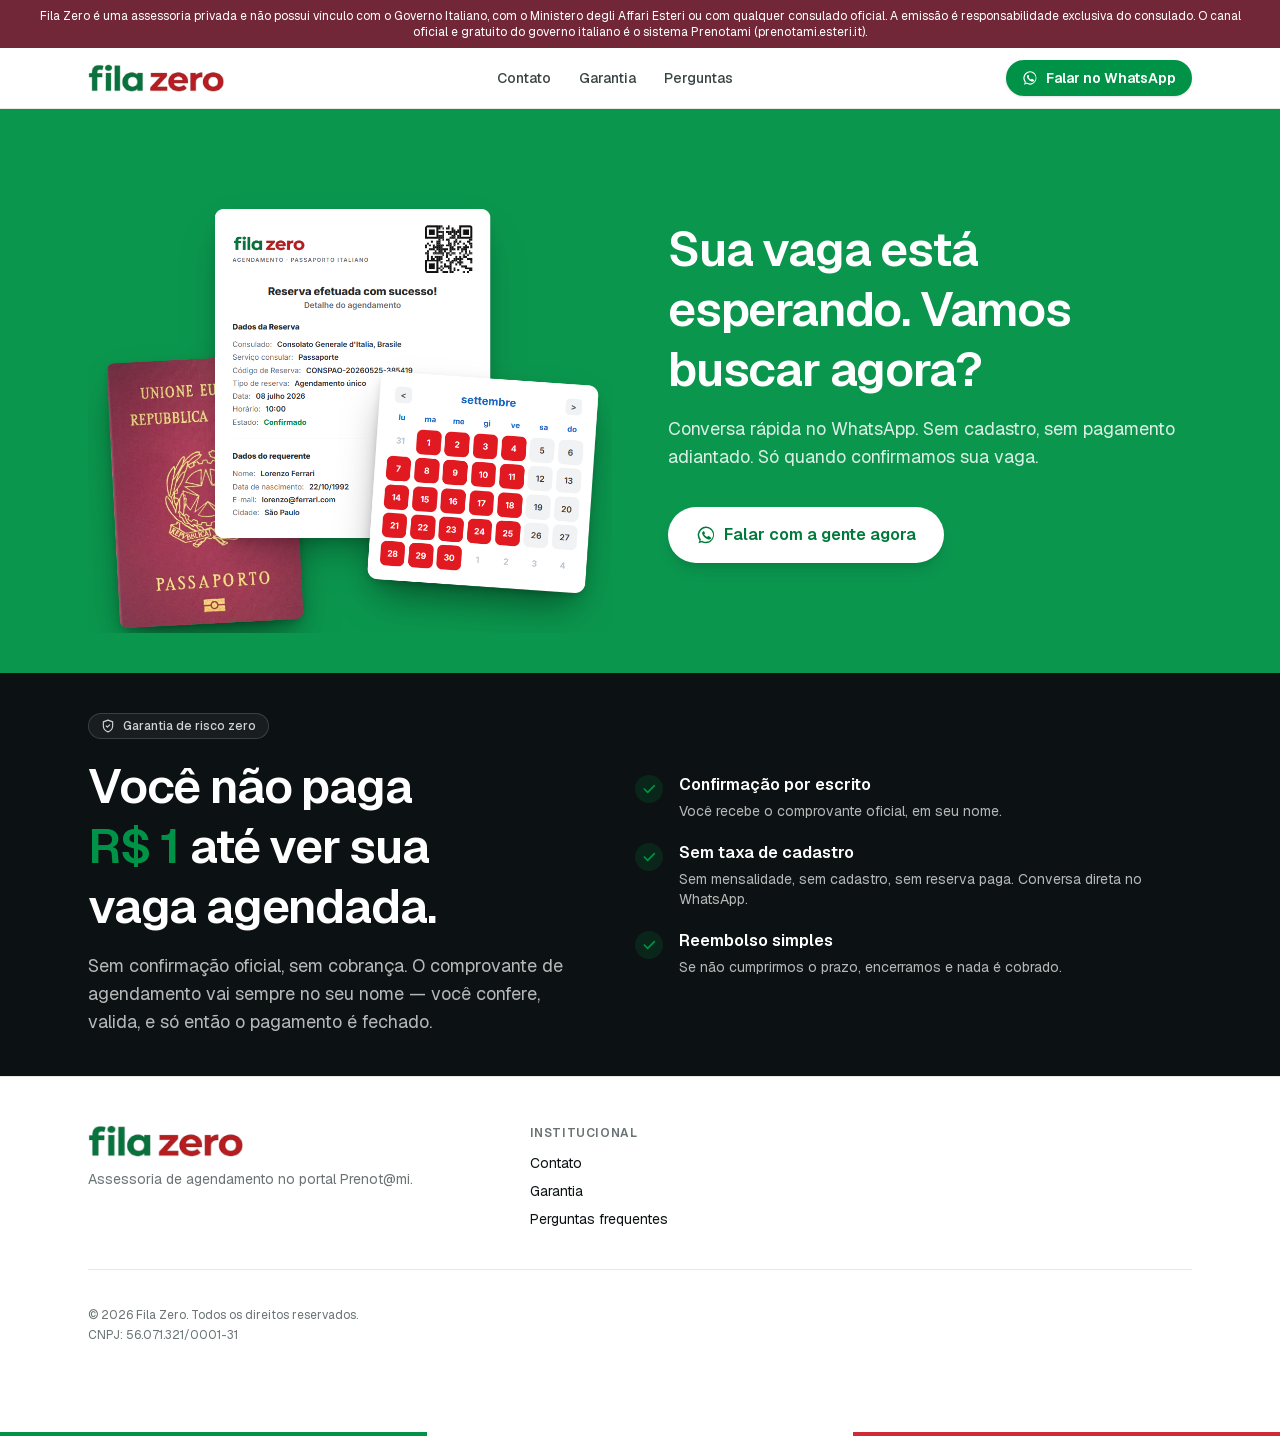
==== lp/index.html @ ba0b3ed8 "Add files via upload" ====
<!DOCTYPE html><html data-dpl-id="dpl_8vAocQpgLvkjMhRzxKDkdT3Xs3D9" lang="pt-BR" class="geist_db8459eb-module__PZ6jEG__variable h-full antialiased"><head><!-- Google Tag Manager -->
<script>(function(w,d,s,l,i){w[l]=w[l]||[];w[l].push({'gtm.start':
new Date().getTime(),event:'gtm.js'});var f=d.getElementsByTagName(s)[0],
j=d.createElement(s),dl=l!='dataLayer'?'&l='+l:'';j.async=true;j.src=
'https://www.googletagmanager.com/gtm.js?id='+i+dl;f.parentNode.insertBefore(j,f);
})(window,document,'script','dataLayer','GTM-5MRSP8LC');</script>
<!-- End Google Tag Manager --><meta charSet="utf-8"/><meta name="viewport" content="width=device-width, initial-scale=1"/><link rel="preload" href="../_next/static/media/caa3a2e1cccd8315-s.p.09~u27dqhyhd6.woff2?dpl=dpl_8vAocQpgLvkjMhRzxKDkdT3Xs3D9" as="font" crossorigin="" type="font/woff2"/><link rel="preload" as="image" imageSrcSet="../logo.png"/><link rel="stylesheet" href="../_next/static/chunks/082ft06nru_jw.css?dpl=dpl_8vAocQpgLvkjMhRzxKDkdT3Xs3D9" data-precedence="next"/><link rel="preload" as="script" fetchPriority="low" href="../_next/static/chunks/09hss-s-~066..js?dpl=dpl_8vAocQpgLvkjMhRzxKDkdT3Xs3D9"/><script src="../_next/static/chunks/0x1mobvioqs2v.js?dpl=dpl_8vAocQpgLvkjMhRzxKDkdT3Xs3D9" async=""></script><script src="../_next/static/chunks/12mz0_._155bq.js?dpl=dpl_8vAocQpgLvkjMhRzxKDkdT3Xs3D9" async=""></script><script src="../_next/static/chunks/0p9-9-pp4rsu3.js?dpl=dpl_8vAocQpgLvkjMhRzxKDkdT3Xs3D9" async=""></script><script src="../_next/static/chunks/turbopack-0dh~i7pyaa_v_.js?dpl=dpl_8vAocQpgLvkjMhRzxKDkdT3Xs3D9" async=""></script><script src="../_next/static/chunks/06k6o5~7u5tj3.js?dpl=dpl_8vAocQpgLvkjMhRzxKDkdT3Xs3D9" async=""></script><script src="../_next/static/chunks/14xdthwga5u9i.js?dpl=dpl_8vAocQpgLvkjMhRzxKDkdT3Xs3D9" async=""></script><script src="../_next/static/chunks/0ie_7c2w~5otv.js?dpl=dpl_8vAocQpgLvkjMhRzxKDkdT3Xs3D9" async=""></script><meta name="next-size-adjust" content=""/>

  <link rel="icon" href="../favicon.ico" sizes="256x256" type="image/x-icon"/><script src="../_next/static/chunks/03~yq9q893hmn.js?dpl=dpl_8vAocQpgLvkjMhRzxKDkdT3Xs3D9" noModule=""></script></head><body class="min-h-full flex flex-col bg-paper text-ink"><!-- Google Tag Manager (noscript) -->
<noscript><iframe src="https://www.googletagmanager.com/ns.html?id=GTM-5MRSP8LC"
height="0" width="0" style="display:none;visibility:hidden"></iframe></noscript>
<!-- End Google Tag Manager (noscript) -->
<div class="bg-italia-verde text-white text-xs py-2 px-6 text-center z-50 relative" style="color: #ffffff;background-color: #712737">Fila Zero é uma assessoria privada e não possui vínculo com o Governo Italiano, com o Ministero degli Affari Esteri ou com qualquer consulado oficial. A emissão é responsabilidade exclusiva do consulado. O canal oficial e gratuito do governo italiano é o sistema Prenotami (prenotami.esteri.it).</div>
<div hidden=""><!--$--><!--/$--></div><header class="sticky top-0 z-30 border-b border-paper-line bg-paper/90 backdrop-blur"><div class="mx-auto flex max-w-6xl items-center justify-between px-4 py-3 sm:px-6"><a class="flex items-center" aria-label="Fila Zero" href="/"><img alt="Fila Zero" width="364" height="75" decoding="async" data-nimg="1" class="h-7 w-auto" style="color:transparent" srcSet="../logo.png" src="../logo.png"/></a><nav class="hidden items-center gap-7 text-sm font-medium text-ink-soft md:flex"><a href="#contato" class="hover:text-ink">Contato</a><a href="#garantia" class="hover:text-ink">Garantia</a><a href="#faq" class="hover:text-ink">Perguntas</a></nav><a href="https://wa.me/5511959336300?text=Ol%C3%A1!%20Vi%20o%20site%20de%20voc%C3%AAs%20e%20quero%20saber%20como%20funciona." target="_blank" rel="noopener noreferrer" class="inline-flex items-center gap-2 rounded-full bg-italia-verde px-4 py-2 text-sm font-semibold text-white shadow-sm transition hover:bg-italia-verde-dark"><svg viewBox="0 0 24 24" class="h-4 w-4" fill="currentColor" aria-hidden="true"><path d="M19.1 4.9A10 10 0 0 0 4.2 18.2L3 22l3.9-1.2a10 10 0 0 0 14.7-8.8 10 10 0 0 0-2.5-7.1Zm-7.1 15.3a8.3 8.3 0 0 1-4.2-1.1l-.3-.2-2.3.7.7-2.2-.2-.3a8.3 8.3 0 1 1 6.3 3.1Zm4.5-6.2c-.2-.1-1.4-.7-1.6-.8-.2-.1-.4-.1-.5.1-.2.2-.6.8-.7.9-.1.1-.3.1-.5 0-.7-.3-1.4-.7-2-1.3-.5-.4-.8-1-1.2-1.6-.1-.2 0-.4.1-.5l.4-.4.2-.4c.1-.1 0-.3 0-.4l-.7-1.6c-.2-.4-.4-.4-.5-.4h-.5c-.2 0-.4 0-.7.3-.2.3-.9.9-.9 2.1 0 1.3 1 2.5 1.1 2.7.1.2 1.9 2.9 4.7 4 .7.3 1.2.5 1.6.6.7.2 1.3.2 1.8.1.5-.1 1.4-.6 1.6-1.1.2-.6.2-1 .1-1.1-.1-.1-.3-.2-.5-.3Z"></path></svg><span class="hidden sm:inline">Falar no WhatsApp</span><span class="sm:hidden">WhatsApp</span></a></div></header><main class="flex-1"><section id="contato" class="relative overflow-hidden bg-[#0B964E]"><div class="relative mx-auto max-w-6xl px-4 py-20 sm:px-6 sm:py-24"><div class="grid items-center gap-10 lg:grid-cols-2 lg:gap-14"><div class="flex justify-center lg:justify-start"><img alt="Comprovante de agendamento Fila Zero" loading="lazy" width="820" height="760" decoding="async" data-nimg="1" class="h-auto w-full max-w-md lg:max-w-none" style="color:transparent" srcSet="../composicao.png" src="../composicao.png"/></div><div class="text-center lg:text-left"><h2 class="text-balance text-3xl font-semibold leading-tight tracking-tight text-white sm:text-4xl lg:text-5xl">Sua vaga está esperando. Vamos buscar agora?</h2><p class="mx-auto mt-5 max-w-xl text-white/85 sm:text-lg lg:mx-0">Conversa rápida no WhatsApp. Sem cadastro, sem pagamento adiantado. Só quando confirmamos sua vaga.</p><div class="mt-9 flex justify-center lg:justify-start"><a href="https://wa.me/5511959336300?text=Ol%C3%A1!%20Vi%20o%20site%20de%20voc%C3%AAs%20e%20quero%20saber%20como%20funciona." target="_blank" rel="noopener noreferrer" class="inline-flex items-center justify-center gap-2 rounded-full bg-white px-7 py-4 text-base font-semibold text-italia-verde-dark shadow-lg transition hover:bg-paper-tint"><svg viewBox="0 0 24 24" class="h-5 w-5" fill="currentColor" aria-hidden="true"><path d="M19.1 4.9A10 10 0 0 0 4.2 18.2L3 22l3.9-1.2a10 10 0 0 0 14.7-8.8 10 10 0 0 0-2.5-7.1Zm-7.1 15.3a8.3 8.3 0 0 1-4.2-1.1l-.3-.2-2.3.7.7-2.2-.2-.3a8.3 8.3 0 1 1 6.3 3.1Zm4.5-6.2c-.2-.1-1.4-.7-1.6-.8-.2-.1-.4-.1-.5.1-.2.2-.6.8-.7.9-.1.1-.3.1-.5 0-.7-.3-1.4-.7-2-1.3-.5-.4-.8-1-1.2-1.6-.1-.2 0-.4.1-.5l.4-.4.2-.4c.1-.1 0-.3 0-.4l-.7-1.6c-.2-.4-.4-.4-.5-.4h-.5c-.2 0-.4 0-.7.3-.2.3-.9.9-.9 2.1 0 1.3 1 2.5 1.1 2.7.1.2 1.9 2.9 4.7 4 .7.3 1.2.5 1.6.6.7.2 1.3.2 1.8.1.5-.1 1.4-.6 1.6-1.1.2-.6.2-1 .1-1.1-.1-.1-.3-.2-.5-.3Z"></path></svg>Falar com a gente agora</a></div></div></div></div></section><section id="garantia" class="bg-ink text-paper"><div class="mx-auto max-w-6xl px-4 py-20 sm:px-6 sm:py-24"><div class="grid items-center gap-10 lg:grid-cols-[1fr_1.1fr]"><div><span class="inline-flex items-center gap-2 rounded-full border border-white/15 bg-white/5 px-3 py-1 text-xs font-medium text-white/80"><svg viewBox="0 0 24 24" class="h-3.5 w-3.5" fill="none" stroke="currentColor" stroke-width="2" stroke-linecap="round" stroke-linejoin="round" aria-hidden="true"><path d="M12 2 4 5v6c0 5 3.4 9.4 8 11 4.6-1.6 8-6 8-11V5l-8-3Z"></path><path d="m9 12 2 2 4-4"></path></svg>Garantia de risco zero</span><h2 class="mt-5 text-balance text-3xl font-semibold leading-tight tracking-tight sm:text-4xl lg:text-5xl">Você não paga<!-- --> <span class="whitespace-nowrap text-italia-verde">R$ 1</span> <!-- -->até ver sua vaga agendada.</h2><p class="mt-5 max-w-xl text-white/70 sm:text-lg">Sem confirmação oficial, sem cobrança. O comprovante de agendamento vai sempre no seu nome — você confere, valida, e só então o pagamento é fechado.</p></div><div><ul class="space-y-5"><li class="flex gap-4"><span class="mt-0.5 inline-flex h-7 w-7 shrink-0 items-center justify-center rounded-full bg-italia-verde/15 text-italia-verde"><svg viewBox="0 0 24 24" class="h-4 w-4" fill="none" stroke="currentColor" stroke-width="2.5" stroke-linecap="round" stroke-linejoin="round" aria-hidden="true"><path d="M5 12l5 5L20 7"></path></svg></span><div><div class="font-semibold">Confirmação por escrito</div><p class="mt-1 text-sm text-white/70">Você recebe o comprovante oficial, em seu nome.</p></div></li><li class="flex gap-4"><span class="mt-0.5 inline-flex h-7 w-7 shrink-0 items-center justify-center rounded-full bg-italia-verde/15 text-italia-verde"><svg viewBox="0 0 24 24" class="h-4 w-4" fill="none" stroke="currentColor" stroke-width="2.5" stroke-linecap="round" stroke-linejoin="round" aria-hidden="true"><path d="M5 12l5 5L20 7"></path></svg></span><div><div class="font-semibold">Sem taxa de cadastro</div><p class="mt-1 text-sm text-white/70">Sem mensalidade, sem cadastro, sem reserva paga. Conversa direta no WhatsApp.</p></div></li><li class="flex gap-4"><span class="mt-0.5 inline-flex h-7 w-7 shrink-0 items-center justify-center rounded-full bg-italia-verde/15 text-italia-verde"><svg viewBox="0 0 24 24" class="h-4 w-4" fill="none" stroke="currentColor" stroke-width="2.5" stroke-linecap="round" stroke-linejoin="round" aria-hidden="true"><path d="M5 12l5 5L20 7"></path></svg></span><div><div class="font-semibold">Reembolso simples</div><p class="mt-1 text-sm text-white/70">Se não cumprirmos o prazo, encerramos e nada é cobrado.</p></div></li></ul></div></div></div></section></main><footer id="rodape" class="border-t border-paper-line bg-paper"><div class="mx-auto max-w-6xl px-4 py-12 sm:px-6"><div class="grid gap-8 md:grid-cols-[1.3fr_1fr_1fr]"><div><div class="flex items-center"><img alt="Fila Zero" loading="lazy" width="364" height="75" decoding="async" data-nimg="1" class="h-8 w-auto" style="color:transparent" srcSet="../logo.png" src="../logo.png"/></div><p class="mt-3 max-w-sm text-sm text-ink-muted">Assessoria de agendamento no portal Prenot@mi.</p></div><div><div class="text-xs font-semibold uppercase tracking-wider text-ink-muted">Institucional</div><ul class="mt-3 space-y-2 text-sm"><li><a href="#contato" class="hover:text-italia-verde-dark">Contato</a></li><li><a href="#contato" class="hover:text-italia-verde-dark">Garantia</a></li><li><a href="#faq" class="hover:text-italia-verde-dark">Perguntas frequentes</a></li></ul></div></div><div class="mt-10 border-t border-paper-line pt-6 text-xs leading-relaxed text-ink-muted"><p class="mt-3 flex flex-col gap-1 sm:flex-row sm:items-center sm:gap-4"><span>© <!-- -->2026<!-- --> <!-- -->Fila Zero<!-- -->. Todos os direitos reservados.</span><span>CNPJ: 56.071.321/0001-31</span><br><br></p></div></div><div class="italia-stripe h-1 w-full" aria-hidden="true"></div></footer></body></html>
---- _next/static/chunks/082ft06nru_jw.css ----
@font-face{font-family:Geist;font-style:normal;font-weight:100 900;font-display:swap;src:url(../media/fef07dbb0973bf53-s.12tyk43_3sh9u.woff2?dpl=dpl_8vAocQpgLvkjMhRzxKDkdT3Xs3D9)format("woff2");unicode-range:U+460-52F,U+1C80-1C8A,U+20B4,U+2DE0-2DFF,U+A640-A69F,U+FE2E-FE2F}@font-face{font-family:Geist;font-style:normal;font-weight:100 900;font-display:swap;src:url(../media/8a480f0b521d4e75-s.0jzbimsg8vl84.woff2?dpl=dpl_8vAocQpgLvkjMhRzxKDkdT3Xs3D9)format("woff2");unicode-range:U+301,U+400-45F,U+490-491,U+4B0-4B1,U+2116}@font-face{font-family:Geist;font-style:normal;font-weight:100 900;font-display:swap;src:url(../media/53b9e256198e5412-s.0-wfv7uh4i7h9.woff2?dpl=dpl_8vAocQpgLvkjMhRzxKDkdT3Xs3D9)format("woff2");unicode-range:U+102-103,U+110-111,U+128-129,U+168-169,U+1A0-1A1,U+1AF-1B0,U+300-301,U+303-304,U+308-309,U+323,U+329,U+1EA0-1EF9,U+20AB}@font-face{font-family:Geist;font-style:normal;font-weight:100 900;font-display:swap;src:url(../media/7178b3e590c64307-s.0nx0ww8fni_q3.woff2?dpl=dpl_8vAocQpgLvkjMhRzxKDkdT3Xs3D9)format("woff2");unicode-range:U+100-2BA,U+2BD-2C5,U+2C7-2CC,U+2CE-2D7,U+2DD-2FF,U+304,U+308,U+329,U+1D00-1DBF,U+1E00-1E9F,U+1EF2-1EFF,U+2020,U+20A0-20AB,U+20AD-20C0,U+2113,U+2C60-2C7F,U+A720-A7FF}@font-face{font-family:Geist;font-style:normal;font-weight:100 900;font-display:swap;src:url(../media/caa3a2e1cccd8315-s.p.09~u27dqhyhd6.woff2?dpl=dpl_8vAocQpgLvkjMhRzxKDkdT3Xs3D9)format("woff2");unicode-range:U+??,U+131,U+152-153,U+2BB-2BC,U+2C6,U+2DA,U+2DC,U+304,U+308,U+329,U+2000-206F,U+20AC,U+2122,U+2191,U+2193,U+2212,U+2215,U+FEFF,U+FFFD}@font-face{font-family:Geist Fallback;src:local(Arial);ascent-override:95.94%;descent-override:28.16%;line-gap-override:0.0%;size-adjust:104.76%}.geist_db8459eb-module__PZ6jEG__className{font-family:Geist,Geist Fallback;font-style:normal}.geist_db8459eb-module__PZ6jEG__variable{--font-geist-sans:"Geist", "Geist Fallback"}
@layer properties{@supports (((-webkit-hyphens:none)) and (not (margin-trim:inline))) or ((-moz-orient:inline) and (not (color:rgb(from red r g b)))){*,:before,:after,::backdrop{--tw-space-y-reverse:0;--tw-divide-y-reverse:0;--tw-border-style:solid;--tw-leading:initial;--tw-font-weight:initial;--tw-tracking:initial;--tw-shadow:0 0 #0000;--tw-shadow-color:initial;--tw-shadow-alpha:100%;--tw-inset-shadow:0 0 #0000;--tw-inset-shadow-color:initial;--tw-inset-shadow-alpha:100%;--tw-ring-color:initial;--tw-ring-shadow:0 0 #0000;--tw-inset-ring-color:initial;--tw-inset-ring-shadow:0 0 #0000;--tw-ring-inset:initial;--tw-ring-offset-width:0px;--tw-ring-offset-color:#fff;--tw-ring-offset-shadow:0 0 #0000;--tw-blur:initial;--tw-brightness:initial;--tw-contrast:initial;--tw-grayscale:initial;--tw-hue-rotate:initial;--tw-invert:initial;--tw-opacity:initial;--tw-saturate:initial;--tw-sepia:initial;--tw-drop-shadow:initial;--tw-drop-shadow-color:initial;--tw-drop-shadow-alpha:100%;--tw-drop-shadow-size:initial;--tw-backdrop-blur:initial;--tw-backdrop-brightness:initial;--tw-backdrop-contrast:initial;--tw-backdrop-grayscale:initial;--tw-backdrop-hue-rotate:initial;--tw-backdrop-invert:initial;--tw-backdrop-opacity:initial;--tw-backdrop-saturate:initial;--tw-backdrop-sepia:initial}}}@layer theme{:root,:host{--font-sans:var(--font-geist-sans), ui-sans-serif, system-ui, sans-serif;--font-mono:ui-monospace, SFMono-Regular, Menlo, Monaco, Consolas, "Liberation Mono", "Courier New", monospace;--color-black:#000;--color-white:#fff;--spacing:.25rem;--container-sm:24rem;--container-md:28rem;--container-xl:36rem;--container-2xl:42rem;--container-3xl:48rem;--container-6xl:72rem;--text-xs:.75rem;--text-xs--line-height:calc(1 / .75);--text-sm:.875rem;--text-sm--line-height:calc(1.25 / .875);--text-base:1rem;--text-base--line-height:calc(1.5 / 1);--text-lg:1.125rem;--text-lg--line-height:calc(1.75 / 1.125);--text-xl:1.25rem;--text-xl--line-height:calc(1.75 / 1.25);--text-3xl:1.875rem;--text-3xl--line-height:calc(2.25 / 1.875);--text-4xl:2.25rem;--text-4xl--line-height:calc(2.5 / 2.25);--text-5xl:3rem;--text-5xl--line-height:1;--text-6xl:3.75rem;--text-6xl--line-height:1;--font-weight-medium:500;--font-weight-semibold:600;--tracking-tight:-.025em;--tracking-wider:.05em;--leading-tight:1.25;--leading-relaxed:1.625;--radius-lg:.5rem;--radius-2xl:1rem;--blur-2xl:40px;--blur-3xl:64px;--default-transition-duration:.15s;--default-transition-timing-function:cubic-bezier(.4, 0, .2, 1);--default-font-family:var(--font-sans);--default-mono-font-family:var(--font-mono);--color-italia-verde:#009246;--color-italia-verde-dark:#007a3a;--color-italia-vermelho:#ce2b37;--color-ink:#0c1213;--color-ink-soft:#3b4445;--color-ink-muted:#6b7475;--color-paper:#fff;--color-paper-tint:#f7f8f5;--color-paper-line:#e6e8e2}}@layer base{*,:after,:before,::backdrop{box-sizing:border-box;border:0 solid;margin:0;padding:0}::file-selector-button{box-sizing:border-box;border:0 solid;margin:0;padding:0}html,:host{-webkit-text-size-adjust:100%;tab-size:4;line-height:1.5;font-family:var(--default-font-family,ui-sans-serif, system-ui, sans-serif, "Apple Color Emoji", "Segoe UI Emoji", "Segoe UI Symbol", "Noto Color Emoji");font-feature-settings:var(--default-font-feature-settings,normal);font-variation-settings:var(--default-font-variation-settings,normal);-webkit-tap-highlight-color:transparent}hr{height:0;color:inherit;border-top-width:1px}abbr:where([title]){-webkit-text-decoration:underline dotted;text-decoration:underline dotted}h1,h2,h3,h4,h5,h6{font-size:inherit;font-weight:inherit}a{color:inherit;-webkit-text-decoration:inherit;-webkit-text-decoration:inherit;-webkit-text-decoration:inherit;-webkit-text-decoration:inherit;text-decoration:inherit}b,strong{font-weight:bolder}code,kbd,samp,pre{font-family:var(--default-mono-font-family,ui-monospace, SFMono-Regular, Menlo, Monaco, Consolas, "Liberation Mono", "Courier New", monospace);font-feature-settings:var(--default-mono-font-feature-settings,normal);font-variation-settings:var(--default-mono-font-variation-settings,normal);font-size:1em}small{font-size:80%}sub,sup{vertical-align:baseline;font-size:75%;line-height:0;position:relative}sub{bottom:-.25em}sup{top:-.5em}table{text-indent:0;border-color:inherit;border-collapse:collapse}:-moz-focusring{outline:auto}progress{vertical-align:baseline}summary{display:list-item}ol,ul,menu{list-style:none}img,svg,video,canvas,audio,iframe,embed,object{vertical-align:middle;display:block}img,video{max-width:100%;height:auto}button,input,select,optgroup,textarea{font:inherit;font-feature-settings:inherit;font-variation-settings:inherit;letter-spacing:inherit;color:inherit;opacity:1;background-color:#0000;border-radius:0}::file-selector-button{font:inherit;font-feature-settings:inherit;font-variation-settings:inherit;letter-spacing:inherit;color:inherit;opacity:1;background-color:#0000;border-radius:0}:where(select:is([multiple],[size])) optgroup{font-weight:bolder}:where(select:is([multiple],[size])) optgroup option{padding-inline-start:20px}::file-selector-button{margin-inline-end:4px}::placeholder{opacity:1}@supports (not ((-webkit-appearance:-apple-pay-button))) or (contain-intrinsic-size:1px){::placeholder{color:currentColor}@supports (color:color-mix(in lab, red, red)){::placeholder{color:color-mix(in oklab, currentcolor 50%, transparent)}}}textarea{resize:vertical}::-webkit-search-decoration{-webkit-appearance:none}::-webkit-date-and-time-value{min-height:1lh;text-align:inherit}::-webkit-datetime-edit{display:inline-flex}::-webkit-datetime-edit-fields-wrapper{padding:0}::-webkit-datetime-edit{padding-block:0}::-webkit-datetime-edit-year-field{padding-block:0}::-webkit-datetime-edit-month-field{padding-block:0}::-webkit-datetime-edit-day-field{padding-block:0}::-webkit-datetime-edit-hour-field{padding-block:0}::-webkit-datetime-edit-minute-field{padding-block:0}::-webkit-datetime-edit-second-field{padding-block:0}::-webkit-datetime-edit-millisecond-field{padding-block:0}::-webkit-datetime-edit-meridiem-field{padding-block:0}::-webkit-calendar-picker-indicator{line-height:1}:-moz-ui-invalid{box-shadow:none}button,input:where([type=button],[type=reset],[type=submit]){appearance:button}::file-selector-button{appearance:button}::-webkit-inner-spin-button{height:auto}::-webkit-outer-spin-button{height:auto}[hidden]:where(:not([hidden=until-found])){display:none!important}}@layer components;@layer utilities{.pointer-events-none{pointer-events:none}.absolute{position:absolute}.fixed{position:fixed}.relative{position:relative}.sticky{position:sticky}.inset-x-0{inset-inline:calc(var(--spacing) * 0)}.-top-2{top:calc(var(--spacing) * -2)}.-top-3{top:calc(var(--spacing) * -3)}.-top-24{top:calc(var(--spacing) * -24)}.top-0{top:calc(var(--spacing) * 0)}.-right-24{right:calc(var(--spacing) * -24)}.right-6{right:calc(var(--spacing) * 6)}.right-10{right:calc(var(--spacing) * 10)}.-bottom-3{bottom:calc(var(--spacing) * -3)}.-bottom-24{bottom:calc(var(--spacing) * -24)}.bottom-0{bottom:calc(var(--spacing) * 0)}.-left-24{left:calc(var(--spacing) * -24)}.left-6{left:calc(var(--spacing) * 6)}.left-7{left:calc(var(--spacing) * 7)}.left-10{left:calc(var(--spacing) * 10)}.z-30{z-index:30}.z-40{z-index:40}.mx-auto{margin-inline:auto}.mt-0\.5{margin-top:calc(var(--spacing) * .5)}.mt-1{margin-top:calc(var(--spacing) * 1)}.mt-2{margin-top:calc(var(--spacing) * 2)}.mt-2\.5{margin-top:calc(var(--spacing) * 2.5)}.mt-3{margin-top:calc(var(--spacing) * 3)}.mt-4{margin-top:calc(var(--spacing) * 4)}.mt-5{margin-top:calc(var(--spacing) * 5)}.mt-6{margin-top:calc(var(--spacing) * 6)}.mt-9{margin-top:calc(var(--spacing) * 9)}.mt-10{margin-top:calc(var(--spacing) * 10)}.mt-12{margin-top:calc(var(--spacing) * 12)}.flex{display:flex}.grid{display:grid}.hidden{display:none}.inline-flex{display:inline-flex}.h-1{height:calc(var(--spacing) * 1)}.h-1\.5{height:calc(var(--spacing) * 1.5)}.h-3\.5{height:calc(var(--spacing) * 3.5)}.h-4{height:calc(var(--spacing) * 4)}.h-5{height:calc(var(--spacing) * 5)}.h-6{height:calc(var(--spacing) * 6)}.h-7{height:calc(var(--spacing) * 7)}.h-8{height:calc(var(--spacing) * 8)}.h-9{height:calc(var(--spacing) * 9)}.h-\[360px\]{height:360px}.h-\[420px\]{height:420px}.h-auto{height:auto}.h-full{height:100%}.min-h-full{min-height:100%}.w-1\.5{width:calc(var(--spacing) * 1.5)}.w-3\.5{width:calc(var(--spacing) * 3.5)}.w-4{width:calc(var(--spacing) * 4)}.w-5{width:calc(var(--spacing) * 5)}.w-7{width:calc(var(--spacing) * 7)}.w-9{width:calc(var(--spacing) * 9)}.w-\[360px\]{width:360px}.w-\[420px\]{width:420px}.w-auto{width:auto}.w-full{width:100%}.max-w-2xl{max-width:var(--container-2xl)}.max-w-3xl{max-width:var(--container-3xl)}.max-w-6xl{max-width:var(--container-6xl)}.max-w-md{max-width:var(--container-md)}.max-w-sm{max-width:var(--container-sm)}.max-w-xl{max-width:var(--container-xl)}.flex-1{flex:1}.shrink-0{flex-shrink:0}.cursor-pointer{cursor:pointer}.list-none{list-style-type:none}.flex-col{flex-direction:column}.items-center{align-items:center}.items-start{align-items:flex-start}.justify-between{justify-content:space-between}.justify-center{justify-content:center}.gap-1\.5{gap:calc(var(--spacing) * 1.5)}.gap-2{gap:calc(var(--spacing) * 2)}.gap-2\.5{gap:calc(var(--spacing) * 2.5)}.gap-3{gap:calc(var(--spacing) * 3)}.gap-4{gap:calc(var(--spacing) * 4)}.gap-5{gap:calc(var(--spacing) * 5)}.gap-7{gap:calc(var(--spacing) * 7)}.gap-8{gap:calc(var(--spacing) * 8)}.gap-10{gap:calc(var(--spacing) * 10)}.gap-12{gap:calc(var(--spacing) * 12)}:where(.space-y-2>:not(:last-child)){--tw-space-y-reverse:0;margin-block-start:calc(calc(var(--spacing) * 2) * var(--tw-space-y-reverse));margin-block-end:calc(calc(var(--spacing) * 2) * calc(1 - var(--tw-space-y-reverse)))}:where(.space-y-3>:not(:last-child)){--tw-space-y-reverse:0;margin-block-start:calc(calc(var(--spacing) * 3) * var(--tw-space-y-reverse));margin-block-end:calc(calc(var(--spacing) * 3) * calc(1 - var(--tw-space-y-reverse)))}:where(.space-y-3\.5>:not(:last-child)){--tw-space-y-reverse:0;margin-block-start:calc(calc(var(--spacing) * 3.5) * var(--tw-space-y-reverse));margin-block-end:calc(calc(var(--spacing) * 3.5) * calc(1 - var(--tw-space-y-reverse)))}:where(.space-y-5>:not(:last-child)){--tw-space-y-reverse:0;margin-block-start:calc(calc(var(--spacing) * 5) * var(--tw-space-y-reverse));margin-block-end:calc(calc(var(--spacing) * 5) * calc(1 - var(--tw-space-y-reverse)))}:where(.divide-y>:not(:last-child)){--tw-divide-y-reverse:0;border-bottom-style:var(--tw-border-style);border-top-style:var(--tw-border-style);border-top-width:calc(1px * var(--tw-divide-y-reverse));border-bottom-width:calc(1px * calc(1 - var(--tw-divide-y-reverse)))}:where(.divide-paper-line>:not(:last-child)){border-color:var(--color-paper-line)}.overflow-hidden{overflow:hidden}.rounded-2xl{border-radius:var(--radius-2xl)}.rounded-full{border-radius:3.40282e38px}.rounded-lg{border-radius:var(--radius-lg)}.border{border-style:var(--tw-border-style);border-width:1px}.border-2{border-style:var(--tw-border-style);border-width:2px}.border-y{border-block-style:var(--tw-border-style);border-block-width:1px}.border-t{border-top-style:var(--tw-border-style);border-top-width:1px}.border-b{border-bottom-style:var(--tw-border-style);border-bottom-width:1px}.border-italia-verde{border-color:var(--color-italia-verde)}.border-italia-verde\/30{border-color:#0092464d}@supports (color:color-mix(in lab, red, red)){.border-italia-verde\/30{border-color:color-mix(in oklab, var(--color-italia-verde) 30%, transparent)}}.border-paper-line{border-color:var(--color-paper-line)}.border-white\/15{border-color:#ffffff26}@supports (color:color-mix(in lab, red, red)){.border-white\/15{border-color:color-mix(in oklab, var(--color-white) 15%, transparent)}}.bg-\[\#0B964E\]{background-color:#0b964e}.bg-black\/10{background-color:#0000001a}@supports (color:color-mix(in lab, red, red)){.bg-black\/10{background-color:color-mix(in oklab, var(--color-black) 10%, transparent)}}.bg-ink{background-color:var(--color-ink)}.bg-ink\/5{background-color:#0c12130d}@supports (color:color-mix(in lab, red, red)){.bg-ink\/5{background-color:color-mix(in oklab, var(--color-ink) 5%, transparent)}}.bg-italia-verde{background-color:var(--color-italia-verde)}.bg-italia-verde\/5{background-color:#0092460d}@supports (color:color-mix(in lab, red, red)){.bg-italia-verde\/5{background-color:color-mix(in oklab, var(--color-italia-verde) 5%, transparent)}}.bg-italia-verde\/10{background-color:#0092461a}@supports (color:color-mix(in lab, red, red)){.bg-italia-verde\/10{background-color:color-mix(in oklab, var(--color-italia-verde) 10%, transparent)}}.bg-italia-verde\/15{background-color:#00924626}@supports (color:color-mix(in lab, red, red)){.bg-italia-verde\/15{background-color:color-mix(in oklab, var(--color-italia-verde) 15%, transparent)}}.bg-italia-vermelho\/10{background-color:#ce2b371a}@supports (color:color-mix(in lab, red, red)){.bg-italia-vermelho\/10{background-color:color-mix(in oklab, var(--color-italia-vermelho) 10%, transparent)}}.bg-paper{background-color:var(--color-paper)}.bg-paper-tint{background-color:var(--color-paper-tint)}.bg-paper\/90{background-color:#ffffffe6}@supports (color:color-mix(in lab, red, red)){.bg-paper\/90{background-color:color-mix(in oklab, var(--color-paper) 90%, transparent)}}.bg-white{background-color:var(--color-white)}.bg-white\/5{background-color:#ffffff0d}@supports (color:color-mix(in lab, red, red)){.bg-white\/5{background-color:color-mix(in oklab, var(--color-white) 5%, transparent)}}.bg-white\/95{background-color:#fffffff2}@supports (color:color-mix(in lab, red, red)){.bg-white\/95{background-color:color-mix(in oklab, var(--color-white) 95%, transparent)}}.p-3\.5{padding:calc(var(--spacing) * 3.5)}.p-6{padding:calc(var(--spacing) * 6)}.p-7{padding:calc(var(--spacing) * 7)}.px-2\.5{padding-inline:calc(var(--spacing) * 2.5)}.px-3{padding-inline:calc(var(--spacing) * 3)}.px-4{padding-inline:calc(var(--spacing) * 4)}.px-6{padding-inline:calc(var(--spacing) * 6)}.px-7{padding-inline:calc(var(--spacing) * 7)}.py-1{padding-block:calc(var(--spacing) * 1)}.py-2{padding-block:calc(var(--spacing) * 2)}.py-3{padding-block:calc(var(--spacing) * 3)}.py-3\.5{padding-block:calc(var(--spacing) * 3.5)}.py-4{padding-block:calc(var(--spacing) * 4)}.py-5{padding-block:calc(var(--spacing) * 5)}.py-12{padding-block:calc(var(--spacing) * 12)}.py-20{padding-block:calc(var(--spacing) * 20)}.pt-6{padding-top:calc(var(--spacing) * 6)}.pt-16{padding-top:calc(var(--spacing) * 16)}.pb-4{padding-bottom:calc(var(--spacing) * 4)}.pb-20{padding-bottom:calc(var(--spacing) * 20)}.text-center{text-align:center}.text-3xl{font-size:var(--text-3xl);line-height:var(--tw-leading,var(--text-3xl--line-height))}.text-4xl{font-size:var(--text-4xl);line-height:var(--tw-leading,var(--text-4xl--line-height))}.text-base{font-size:var(--text-base);line-height:var(--tw-leading,var(--text-base--line-height))}.text-lg{font-size:var(--text-lg);line-height:var(--tw-leading,var(--text-lg--line-height))}.text-sm{font-size:var(--text-sm);line-height:var(--tw-leading,var(--text-sm--line-height))}.text-xl{font-size:var(--text-xl);line-height:var(--tw-leading,var(--text-xl--line-height))}.text-xs{font-size:var(--text-xs);line-height:var(--tw-leading,var(--text-xs--line-height))}.leading-\[1\.05\]{--tw-leading:1.05;line-height:1.05}.leading-relaxed{--tw-leading:var(--leading-relaxed);line-height:var(--leading-relaxed)}.leading-tight{--tw-leading:var(--leading-tight);line-height:var(--leading-tight)}.font-medium{--tw-font-weight:var(--font-weight-medium);font-weight:var(--font-weight-medium)}.font-semibold{--tw-font-weight:var(--font-weight-semibold);font-weight:var(--font-weight-semibold)}.tracking-tight{--tw-tracking:var(--tracking-tight);letter-spacing:var(--tracking-tight)}.tracking-wider{--tw-tracking:var(--tracking-wider);letter-spacing:var(--tracking-wider)}.text-balance{text-wrap:balance}.whitespace-nowrap{white-space:nowrap}.text-ink{color:var(--color-ink)}.text-ink-muted{color:var(--color-ink-muted)}.text-ink-soft{color:var(--color-ink-soft)}.text-italia-verde{color:var(--color-italia-verde)}.text-italia-verde-dark{color:var(--color-italia-verde-dark)}.text-italia-vermelho{color:var(--color-italia-vermelho)}.text-paper{color:var(--color-paper)}.text-white{color:var(--color-white)}.text-white\/70{color:#ffffffb3}@supports (color:color-mix(in lab, red, red)){.text-white\/70{color:color-mix(in oklab, var(--color-white) 70%, transparent)}}.text-white\/80{color:#fffc}@supports (color:color-mix(in lab, red, red)){.text-white\/80{color:color-mix(in oklab, var(--color-white) 80%, transparent)}}.text-white\/85{color:#ffffffd9}@supports (color:color-mix(in lab, red, red)){.text-white\/85{color:color-mix(in oklab, var(--color-white) 85%, transparent)}}.uppercase{text-transform:uppercase}.antialiased{-webkit-font-smoothing:antialiased;-moz-osx-font-smoothing:grayscale}.opacity-70{opacity:.7}.shadow-lg{--tw-shadow:0 10px 15px -3px var(--tw-shadow-color,#0000001a), 0 4px 6px -4px var(--tw-shadow-color,#0000001a);box-shadow:var(--tw-inset-shadow), var(--tw-inset-ring-shadow), var(--tw-ring-offset-shadow), var(--tw-ring-shadow), var(--tw-shadow)}.shadow-md{--tw-shadow:0 4px 6px -1px var(--tw-shadow-color,#0000001a), 0 2px 4px -2px var(--tw-shadow-color,#0000001a);box-shadow:var(--tw-inset-shadow), var(--tw-inset-ring-shadow), var(--tw-ring-offset-shadow), var(--tw-ring-shadow), var(--tw-shadow)}.shadow-sm{--tw-shadow:0 1px 3px 0 var(--tw-shadow-color,#0000001a), 0 1px 2px -1px var(--tw-shadow-color,#0000001a);box-shadow:var(--tw-inset-shadow), var(--tw-inset-ring-shadow), var(--tw-ring-offset-shadow), var(--tw-ring-shadow), var(--tw-shadow)}.shadow-xl{--tw-shadow:0 20px 25px -5px var(--tw-shadow-color,#0000001a), 0 8px 10px -6px var(--tw-shadow-color,#0000001a);box-shadow:var(--tw-inset-shadow), var(--tw-inset-ring-shadow), var(--tw-ring-offset-shadow), var(--tw-ring-shadow), var(--tw-shadow)}.shadow-black\/\[0\.04\]{--tw-shadow-color:#0000000a}@supports (color:color-mix(in lab, red, red)){.shadow-black\/\[0\.04\]{--tw-shadow-color:color-mix(in oklab, color-mix(in oklab, var(--color-black) 4%, transparent) var(--tw-shadow-alpha), transparent)}}.shadow-italia-verde\/10{--tw-shadow-color:#0092461a}@supports (color:color-mix(in lab, red, red)){.shadow-italia-verde\/10{--tw-shadow-color:color-mix(in oklab, color-mix(in oklab, var(--color-italia-verde) 10%, transparent) var(--tw-shadow-alpha), transparent)}}.blur-2xl{--tw-blur:blur(var(--blur-2xl));filter:var(--tw-blur,) var(--tw-brightness,) var(--tw-contrast,) var(--tw-grayscale,) var(--tw-hue-rotate,) var(--tw-invert,) var(--tw-saturate,) var(--tw-sepia,) var(--tw-drop-shadow,)}.blur-3xl{--tw-blur:blur(var(--blur-3xl));filter:var(--tw-blur,) var(--tw-brightness,) var(--tw-contrast,) var(--tw-grayscale,) var(--tw-hue-rotate,) var(--tw-invert,) var(--tw-saturate,) var(--tw-sepia,) var(--tw-drop-shadow,)}.backdrop-blur{--tw-backdrop-blur:blur(8px);-webkit-backdrop-filter:var(--tw-backdrop-blur,) var(--tw-backdrop-brightness,) var(--tw-backdrop-contrast,) var(--tw-backdrop-grayscale,) var(--tw-backdrop-hue-rotate,) var(--tw-backdrop-invert,) var(--tw-backdrop-opacity,) var(--tw-backdrop-saturate,) var(--tw-backdrop-sepia,);backdrop-filter:var(--tw-backdrop-blur,) var(--tw-backdrop-brightness,) var(--tw-backdrop-contrast,) var(--tw-backdrop-grayscale,) var(--tw-backdrop-hue-rotate,) var(--tw-backdrop-invert,) var(--tw-backdrop-opacity,) var(--tw-backdrop-saturate,) var(--tw-backdrop-sepia,)}.transition{transition-property:color,background-color,border-color,outline-color,text-decoration-color,fill,stroke,--tw-gradient-from,--tw-gradient-via,--tw-gradient-to,opacity,box-shadow,transform,translate,scale,rotate,filter,-webkit-backdrop-filter,backdrop-filter,display,content-visibility,overlay,pointer-events;transition-timing-function:var(--tw-ease,var(--default-transition-timing-function));transition-duration:var(--tw-duration,var(--default-transition-duration))}.group-open\:rotate-180:is(:where(.group):is([open],:popover-open,:open) *){rotate:180deg}@media (hover:hover){.hover\:border-ink\/20:hover{border-color:#0c121333}@supports (color:color-mix(in lab, red, red)){.hover\:border-ink\/20:hover{border-color:color-mix(in oklab, var(--color-ink) 20%, transparent)}}.hover\:bg-italia-verde-dark:hover{background-color:var(--color-italia-verde-dark)}.hover\:bg-paper-tint:hover{background-color:var(--color-paper-tint)}.hover\:text-ink:hover{color:var(--color-ink)}.hover\:text-italia-verde-dark:hover{color:var(--color-italia-verde-dark)}}@media (min-width:40rem){.sm\:hidden{display:none}.sm\:inline{display:inline}.sm\:p-7{padding:calc(var(--spacing) * 7)}.sm\:px-6{padding-inline:calc(var(--spacing) * 6)}.sm\:py-24{padding-block:calc(var(--spacing) * 24)}.sm\:pt-24{padding-top:calc(var(--spacing) * 24)}.sm\:pb-28{padding-bottom:calc(var(--spacing) * 28)}.sm\:text-4xl{font-size:var(--text-4xl);line-height:var(--tw-leading,var(--text-4xl--line-height))}.sm\:text-5xl{font-size:var(--text-5xl);line-height:var(--tw-leading,var(--text-5xl--line-height))}.sm\:text-lg{font-size:var(--text-lg);line-height:var(--tw-leading,var(--text-lg--line-height))}.sm\:text-xl{font-size:var(--text-xl);line-height:var(--tw-leading,var(--text-xl--line-height))}}@media (min-width:48rem){.md\:flex{display:flex}.md\:hidden{display:none}.md\:grid-cols-2{grid-template-columns:repeat(2,minmax(0,1fr))}.md\:grid-cols-3{grid-template-columns:repeat(3,minmax(0,1fr))}.md\:grid-cols-\[1\.3fr_1fr_1fr\]{grid-template-columns:1.3fr 1fr 1fr}}@media (min-width:64rem){.lg\:mx-0{margin-inline:calc(var(--spacing) * 0)}.lg\:max-w-none{max-width:none}.lg\:grid-cols-2{grid-template-columns:repeat(2,minmax(0,1fr))}.lg\:grid-cols-\[1\.15fr_1fr\]{grid-template-columns:1.15fr 1fr}.lg\:grid-cols-\[1fr_1\.1fr\]{grid-template-columns:1fr 1.1fr}.lg\:justify-start{justify-content:flex-start}.lg\:gap-14{gap:calc(var(--spacing) * 14)}.lg\:text-left{text-align:left}.lg\:text-5xl{font-size:var(--text-5xl);line-height:var(--tw-leading,var(--text-5xl--line-height))}.lg\:text-6xl{font-size:var(--text-6xl);line-height:var(--tw-leading,var(--text-6xl--line-height))}}}html{scroll-behavior:smooth}body{background:var(--color-paper);color:var(--color-ink);font-family:var(--font-sans);-webkit-font-smoothing:antialiased}.italia-stripe{background:linear-gradient(to right, var(--color-italia-verde) 0 33.33%, #fff 33.33% 66.66%, var(--color-italia-vermelho) 66.66% 100%)}@keyframes pulse-soft{0%,to{opacity:1}50%{opacity:.55}}.pulse-soft{animation:2s ease-in-out infinite pulse-soft}.pt-16{padding-top:calc(var(--spacing) * 10)}.pb-20{padding-bottom:calc(var(--spacing) * 10)}.mt-5{margin-top:calc(var(--spacing) * 4)}.py-20{padding-block:calc(var(--spacing) * 10)}@property --tw-space-y-reverse{syntax:"*";inherits:false;initial-value:0}@property --tw-divide-y-reverse{syntax:"*";inherits:false;initial-value:0}@property --tw-border-style{syntax:"*";inherits:false;initial-value:solid}@property --tw-leading{syntax:"*";inherits:false}@property --tw-font-weight{syntax:"*";inherits:false}@property --tw-tracking{syntax:"*";inherits:false}@property --tw-shadow{syntax:"*";inherits:false;initial-value:0 0 #0000}@property --tw-shadow-color{syntax:"*";inherits:false}@property --tw-shadow-alpha{syntax:"<percentage>";inherits:false;initial-value:100%}@property --tw-inset-shadow{syntax:"*";inherits:false;initial-value:0 0 #0000}@property --tw-inset-shadow-color{syntax:"*";inherits:false}@property --tw-inset-shadow-alpha{syntax:"<percentage>";inherits:false;initial-value:100%}@property --tw-ring-color{syntax:"*";inherits:false}@property --tw-ring-shadow{syntax:"*";inherits:false;initial-value:0 0 #0000}@property --tw-inset-ring-color{syntax:"*";inherits:false}@property --tw-inset-ring-shadow{syntax:"*";inherits:false;initial-value:0 0 #0000}@property --tw-ring-inset{syntax:"*";inherits:false}@property --tw-ring-offset-width{syntax:"<length>";inherits:false;initial-value:0}@property --tw-ring-offset-color{syntax:"*";inherits:false;initial-value:#fff}@property --tw-ring-offset-shadow{syntax:"*";inherits:false;initial-value:0 0 #0000}@property --tw-blur{syntax:"*";inherits:false}@property --tw-brightness{syntax:"*";inherits:false}@property --tw-contrast{syntax:"*";inherits:false}@property --tw-grayscale{syntax:"*";inherits:false}@property --tw-hue-rotate{syntax:"*";inherits:false}@property --tw-invert{syntax:"*";inherits:false}@property --tw-opacity{syntax:"*";inherits:false}@property --tw-saturate{syntax:"*";inherits:false}@property --tw-sepia{syntax:"*";inherits:false}@property --tw-drop-shadow{syntax:"*";inherits:false}@property --tw-drop-shadow-color{syntax:"*";inherits:false}@property --tw-drop-shadow-alpha{syntax:"<percentage>";inherits:false;initial-value:100%}@property --tw-drop-shadow-size{syntax:"*";inherits:false}@property --tw-backdrop-blur{syntax:"*";inherits:false}@property --tw-backdrop-brightness{syntax:"*";inherits:false}@property --tw-backdrop-contrast{syntax:"*";inherits:false}@property --tw-backdrop-grayscale{syntax:"*";inherits:false}@property --tw-backdrop-hue-rotate{syntax:"*";inherits:false}@property --tw-backdrop-invert{syntax:"*";inherits:false}@property --tw-backdrop-opacity{syntax:"*";inherits:false}@property --tw-backdrop-saturate{syntax:"*";inherits:false}@property --tw-backdrop-sepia{syntax:"*";inherits:false}
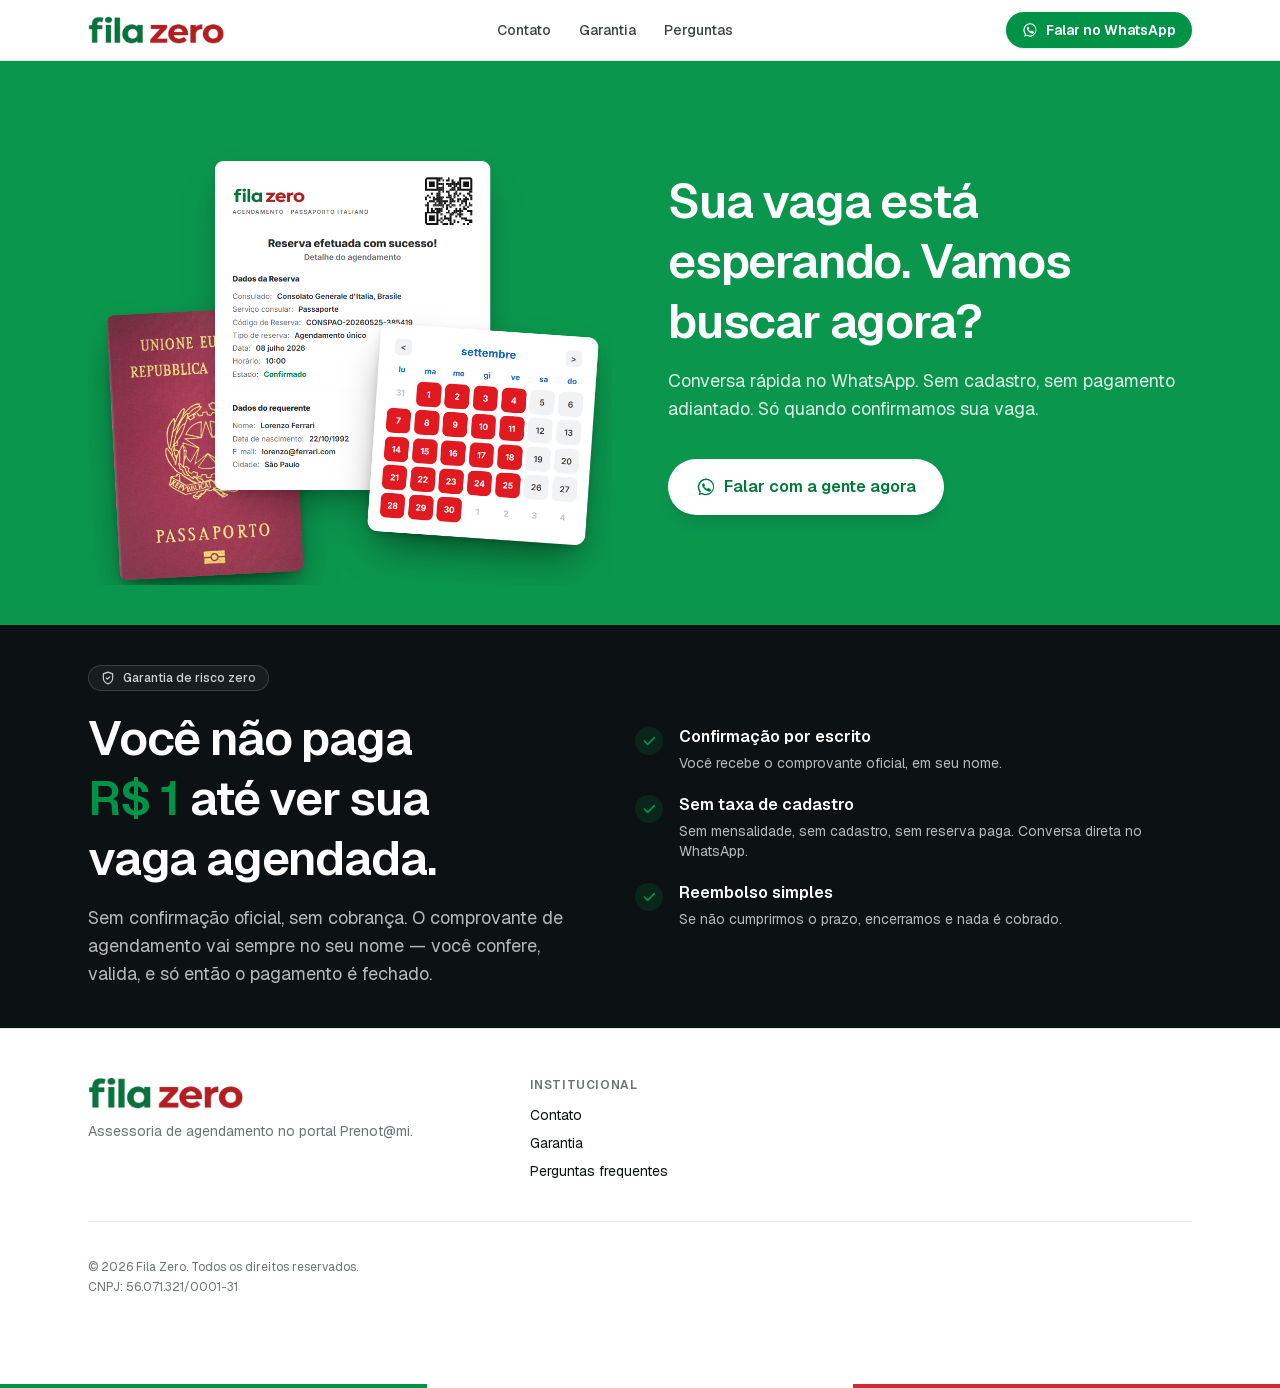
==== commit ae6aee07: "Add files via upload" ====
--- a/lp/index.html
+++ b/lp/index.html
@@ -10,5 +10,4 @@
 <noscript><iframe src="https://www.googletagmanager.com/ns.html?id=GTM-5MRSP8LC"
 height="0" width="0" style="display:none;visibility:hidden"></iframe></noscript>
 <!-- End Google Tag Manager (noscript) -->
-<div class="bg-italia-verde text-white text-xs py-2 px-6 text-center z-50 relative" style="color: #ffffff;background-color: #712737">Fila Zero é uma assessoria privada e não possui vínculo com o Governo Italiano, com o Ministero degli Affari Esteri ou com qualquer consulado oficial. A emissão é responsabilidade exclusiva do consulado. O canal oficial e gratuito do governo italiano é o sistema Prenotami (prenotami.esteri.it).</div>
 <div hidden=""><!--$--><!--/$--></div><header class="sticky top-0 z-30 border-b border-paper-line bg-paper/90 backdrop-blur"><div class="mx-auto flex max-w-6xl items-center justify-between px-4 py-3 sm:px-6"><a class="flex items-center" aria-label="Fila Zero" href="/"><img alt="Fila Zero" width="364" height="75" decoding="async" data-nimg="1" class="h-7 w-auto" style="color:transparent" srcSet="../logo.png" src="../logo.png"/></a><nav class="hidden items-center gap-7 text-sm font-medium text-ink-soft md:flex"><a href="#contato" class="hover:text-ink">Contato</a><a href="#garantia" class="hover:text-ink">Garantia</a><a href="#faq" class="hover:text-ink">Perguntas</a></nav><a href="https://wa.me/5511959336300?text=Ol%C3%A1!%20Vi%20o%20site%20de%20voc%C3%AAs%20e%20quero%20saber%20como%20funciona." target="_blank" rel="noopener noreferrer" class="inline-flex items-center gap-2 rounded-full bg-italia-verde px-4 py-2 text-sm font-semibold text-white shadow-sm transition hover:bg-italia-verde-dark"><svg viewBox="0 0 24 24" class="h-4 w-4" fill="currentColor" aria-hidden="true"><path d="M19.1 4.9A10 10 0 0 0 4.2 18.2L3 22l3.9-1.2a10 10 0 0 0 14.7-8.8 10 10 0 0 0-2.5-7.1Zm-7.1 15.3a8.3 8.3 0 0 1-4.2-1.1l-.3-.2-2.3.7.7-2.2-.2-.3a8.3 8.3 0 1 1 6.3 3.1Zm4.5-6.2c-.2-.1-1.4-.7-1.6-.8-.2-.1-.4-.1-.5.1-.2.2-.6.8-.7.9-.1.1-.3.1-.5 0-.7-.3-1.4-.7-2-1.3-.5-.4-.8-1-1.2-1.6-.1-.2 0-.4.1-.5l.4-.4.2-.4c.1-.1 0-.3 0-.4l-.7-1.6c-.2-.4-.4-.4-.5-.4h-.5c-.2 0-.4 0-.7.3-.2.3-.9.9-.9 2.1 0 1.3 1 2.5 1.1 2.7.1.2 1.9 2.9 4.7 4 .7.3 1.2.5 1.6.6.7.2 1.3.2 1.8.1.5-.1 1.4-.6 1.6-1.1.2-.6.2-1 .1-1.1-.1-.1-.3-.2-.5-.3Z"></path></svg><span class="hidden sm:inline">Falar no WhatsApp</span><span class="sm:hidden">WhatsApp</span></a></div></header><main class="flex-1"><section id="contato" class="relative overflow-hidden bg-[#0B964E]"><div class="relative mx-auto max-w-6xl px-4 py-20 sm:px-6 sm:py-24"><div class="grid items-center gap-10 lg:grid-cols-2 lg:gap-14"><div class="flex justify-center lg:justify-start"><img alt="Comprovante de agendamento Fila Zero" loading="lazy" width="820" height="760" decoding="async" data-nimg="1" class="h-auto w-full max-w-md lg:max-w-none" style="color:transparent" srcSet="../composicao.png" src="../composicao.png"/></div><div class="text-center lg:text-left"><h2 class="text-balance text-3xl font-semibold leading-tight tracking-tight text-white sm:text-4xl lg:text-5xl">Sua vaga está esperando. Vamos buscar agora?</h2><p class="mx-auto mt-5 max-w-xl text-white/85 sm:text-lg lg:mx-0">Conversa rápida no WhatsApp. Sem cadastro, sem pagamento adiantado. Só quando confirmamos sua vaga.</p><div class="mt-9 flex justify-center lg:justify-start"><a href="https://wa.me/5511959336300?text=Ol%C3%A1!%20Vi%20o%20site%20de%20voc%C3%AAs%20e%20quero%20saber%20como%20funciona." target="_blank" rel="noopener noreferrer" class="inline-flex items-center justify-center gap-2 rounded-full bg-white px-7 py-4 text-base font-semibold text-italia-verde-dark shadow-lg transition hover:bg-paper-tint"><svg viewBox="0 0 24 24" class="h-5 w-5" fill="currentColor" aria-hidden="true"><path d="M19.1 4.9A10 10 0 0 0 4.2 18.2L3 22l3.9-1.2a10 10 0 0 0 14.7-8.8 10 10 0 0 0-2.5-7.1Zm-7.1 15.3a8.3 8.3 0 0 1-4.2-1.1l-.3-.2-2.3.7.7-2.2-.2-.3a8.3 8.3 0 1 1 6.3 3.1Zm4.5-6.2c-.2-.1-1.4-.7-1.6-.8-.2-.1-.4-.1-.5.1-.2.2-.6.8-.7.9-.1.1-.3.1-.5 0-.7-.3-1.4-.7-2-1.3-.5-.4-.8-1-1.2-1.6-.1-.2 0-.4.1-.5l.4-.4.2-.4c.1-.1 0-.3 0-.4l-.7-1.6c-.2-.4-.4-.4-.5-.4h-.5c-.2 0-.4 0-.7.3-.2.3-.9.9-.9 2.1 0 1.3 1 2.5 1.1 2.7.1.2 1.9 2.9 4.7 4 .7.3 1.2.5 1.6.6.7.2 1.3.2 1.8.1.5-.1 1.4-.6 1.6-1.1.2-.6.2-1 .1-1.1-.1-.1-.3-.2-.5-.3Z"></path></svg>Falar com a gente agora</a></div></div></div></div></section><section id="garantia" class="bg-ink text-paper"><div class="mx-auto max-w-6xl px-4 py-20 sm:px-6 sm:py-24"><div class="grid items-center gap-10 lg:grid-cols-[1fr_1.1fr]"><div><span class="inline-flex items-center gap-2 rounded-full border border-white/15 bg-white/5 px-3 py-1 text-xs font-medium text-white/80"><svg viewBox="0 0 24 24" class="h-3.5 w-3.5" fill="none" stroke="currentColor" stroke-width="2" stroke-linecap="round" stroke-linejoin="round" aria-hidden="true"><path d="M12 2 4 5v6c0 5 3.4 9.4 8 11 4.6-1.6 8-6 8-11V5l-8-3Z"></path><path d="m9 12 2 2 4-4"></path></svg>Garantia de risco zero</span><h2 class="mt-5 text-balance text-3xl font-semibold leading-tight tracking-tight sm:text-4xl lg:text-5xl">Você não paga<!-- --> <span class="whitespace-nowrap text-italia-verde">R$ 1</span> <!-- -->até ver sua vaga agendada.</h2><p class="mt-5 max-w-xl text-white/70 sm:text-lg">Sem confirmação oficial, sem cobrança. O comprovante de agendamento vai sempre no seu nome — você confere, valida, e só então o pagamento é fechado.</p></div><div><ul class="space-y-5"><li class="flex gap-4"><span class="mt-0.5 inline-flex h-7 w-7 shrink-0 items-center justify-center rounded-full bg-italia-verde/15 text-italia-verde"><svg viewBox="0 0 24 24" class="h-4 w-4" fill="none" stroke="currentColor" stroke-width="2.5" stroke-linecap="round" stroke-linejoin="round" aria-hidden="true"><path d="M5 12l5 5L20 7"></path></svg></span><div><div class="font-semibold">Confirmação por escrito</div><p class="mt-1 text-sm text-white/70">Você recebe o comprovante oficial, em seu nome.</p></div></li><li class="flex gap-4"><span class="mt-0.5 inline-flex h-7 w-7 shrink-0 items-center justify-center rounded-full bg-italia-verde/15 text-italia-verde"><svg viewBox="0 0 24 24" class="h-4 w-4" fill="none" stroke="currentColor" stroke-width="2.5" stroke-linecap="round" stroke-linejoin="round" aria-hidden="true"><path d="M5 12l5 5L20 7"></path></svg></span><div><div class="font-semibold">Sem taxa de cadastro</div><p class="mt-1 text-sm text-white/70">Sem mensalidade, sem cadastro, sem reserva paga. Conversa direta no WhatsApp.</p></div></li><li class="flex gap-4"><span class="mt-0.5 inline-flex h-7 w-7 shrink-0 items-center justify-center rounded-full bg-italia-verde/15 text-italia-verde"><svg viewBox="0 0 24 24" class="h-4 w-4" fill="none" stroke="currentColor" stroke-width="2.5" stroke-linecap="round" stroke-linejoin="round" aria-hidden="true"><path d="M5 12l5 5L20 7"></path></svg></span><div><div class="font-semibold">Reembolso simples</div><p class="mt-1 text-sm text-white/70">Se não cumprirmos o prazo, encerramos e nada é cobrado.</p></div></li></ul></div></div></div></section></main><footer id="rodape" class="border-t border-paper-line bg-paper"><div class="mx-auto max-w-6xl px-4 py-12 sm:px-6"><div class="grid gap-8 md:grid-cols-[1.3fr_1fr_1fr]"><div><div class="flex items-center"><img alt="Fila Zero" loading="lazy" width="364" height="75" decoding="async" data-nimg="1" class="h-8 w-auto" style="color:transparent" srcSet="../logo.png" src="../logo.png"/></div><p class="mt-3 max-w-sm text-sm text-ink-muted">Assessoria de agendamento no portal Prenot@mi.</p></div><div><div class="text-xs font-semibold uppercase tracking-wider text-ink-muted">Institucional</div><ul class="mt-3 space-y-2 text-sm"><li><a href="#contato" class="hover:text-italia-verde-dark">Contato</a></li><li><a href="#contato" class="hover:text-italia-verde-dark">Garantia</a></li><li><a href="#faq" class="hover:text-italia-verde-dark">Perguntas frequentes</a></li></ul></div></div><div class="mt-10 border-t border-paper-line pt-6 text-xs leading-relaxed text-ink-muted"><p class="mt-3 flex flex-col gap-1 sm:flex-row sm:items-center sm:gap-4"><span>© <!-- -->2026<!-- --> <!-- -->Fila Zero<!-- -->. Todos os direitos reservados.</span><span>CNPJ: 56.071.321/0001-31</span><br><br></p></div></div><div class="italia-stripe h-1 w-full" aria-hidden="true"></div></footer></body></html>
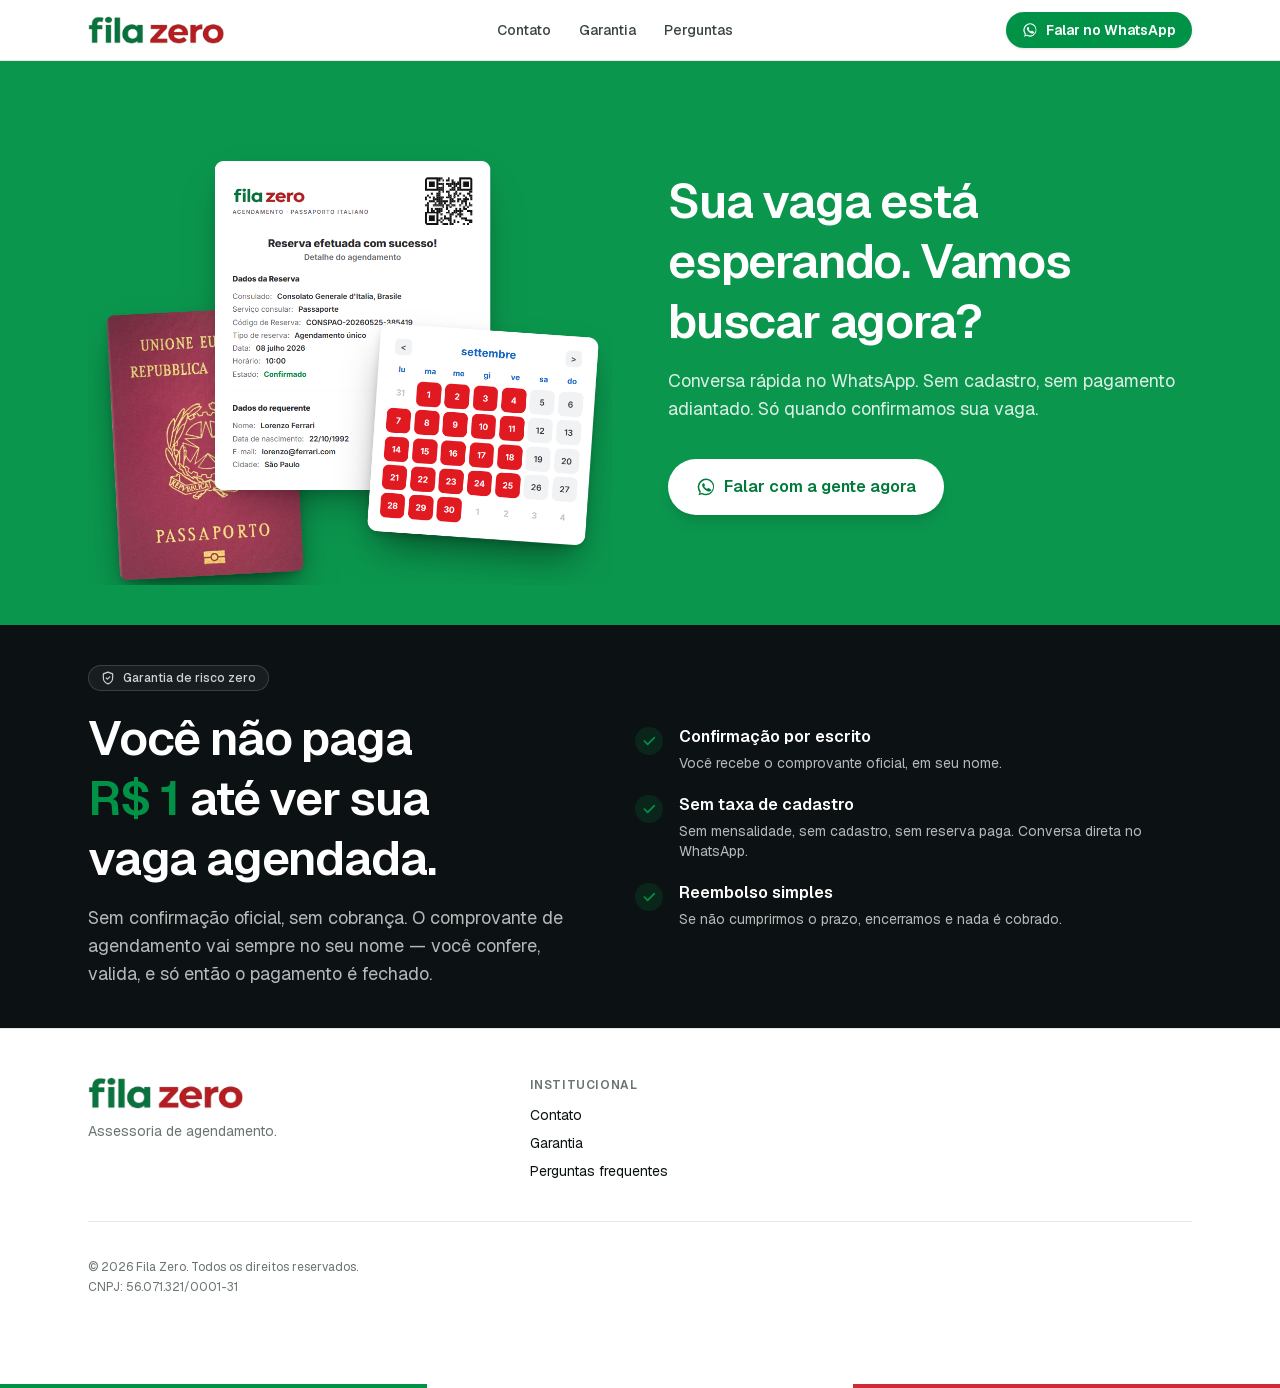
==== commit cec6cf42: "Add files via upload" ====
--- a/lp/index.html
+++ b/lp/index.html
@@ -10,4 +10,4 @@
 <noscript><iframe src="https://www.googletagmanager.com/ns.html?id=GTM-5MRSP8LC"
 height="0" width="0" style="display:none;visibility:hidden"></iframe></noscript>
 <!-- End Google Tag Manager (noscript) -->
-<div hidden=""><!--$--><!--/$--></div><header class="sticky top-0 z-30 border-b border-paper-line bg-paper/90 backdrop-blur"><div class="mx-auto flex max-w-6xl items-center justify-between px-4 py-3 sm:px-6"><a class="flex items-center" aria-label="Fila Zero" href="/"><img alt="Fila Zero" width="364" height="75" decoding="async" data-nimg="1" class="h-7 w-auto" style="color:transparent" srcSet="../logo.png" src="../logo.png"/></a><nav class="hidden items-center gap-7 text-sm font-medium text-ink-soft md:flex"><a href="#contato" class="hover:text-ink">Contato</a><a href="#garantia" class="hover:text-ink">Garantia</a><a href="#faq" class="hover:text-ink">Perguntas</a></nav><a href="https://wa.me/5511959336300?text=Ol%C3%A1!%20Vi%20o%20site%20de%20voc%C3%AAs%20e%20quero%20saber%20como%20funciona." target="_blank" rel="noopener noreferrer" class="inline-flex items-center gap-2 rounded-full bg-italia-verde px-4 py-2 text-sm font-semibold text-white shadow-sm transition hover:bg-italia-verde-dark"><svg viewBox="0 0 24 24" class="h-4 w-4" fill="currentColor" aria-hidden="true"><path d="M19.1 4.9A10 10 0 0 0 4.2 18.2L3 22l3.9-1.2a10 10 0 0 0 14.7-8.8 10 10 0 0 0-2.5-7.1Zm-7.1 15.3a8.3 8.3 0 0 1-4.2-1.1l-.3-.2-2.3.7.7-2.2-.2-.3a8.3 8.3 0 1 1 6.3 3.1Zm4.5-6.2c-.2-.1-1.4-.7-1.6-.8-.2-.1-.4-.1-.5.1-.2.2-.6.8-.7.9-.1.1-.3.1-.5 0-.7-.3-1.4-.7-2-1.3-.5-.4-.8-1-1.2-1.6-.1-.2 0-.4.1-.5l.4-.4.2-.4c.1-.1 0-.3 0-.4l-.7-1.6c-.2-.4-.4-.4-.5-.4h-.5c-.2 0-.4 0-.7.3-.2.3-.9.9-.9 2.1 0 1.3 1 2.5 1.1 2.7.1.2 1.9 2.9 4.7 4 .7.3 1.2.5 1.6.6.7.2 1.3.2 1.8.1.5-.1 1.4-.6 1.6-1.1.2-.6.2-1 .1-1.1-.1-.1-.3-.2-.5-.3Z"></path></svg><span class="hidden sm:inline">Falar no WhatsApp</span><span class="sm:hidden">WhatsApp</span></a></div></header><main class="flex-1"><section id="contato" class="relative overflow-hidden bg-[#0B964E]"><div class="relative mx-auto max-w-6xl px-4 py-20 sm:px-6 sm:py-24"><div class="grid items-center gap-10 lg:grid-cols-2 lg:gap-14"><div class="flex justify-center lg:justify-start"><img alt="Comprovante de agendamento Fila Zero" loading="lazy" width="820" height="760" decoding="async" data-nimg="1" class="h-auto w-full max-w-md lg:max-w-none" style="color:transparent" srcSet="../composicao.png" src="../composicao.png"/></div><div class="text-center lg:text-left"><h2 class="text-balance text-3xl font-semibold leading-tight tracking-tight text-white sm:text-4xl lg:text-5xl">Sua vaga está esperando. Vamos buscar agora?</h2><p class="mx-auto mt-5 max-w-xl text-white/85 sm:text-lg lg:mx-0">Conversa rápida no WhatsApp. Sem cadastro, sem pagamento adiantado. Só quando confirmamos sua vaga.</p><div class="mt-9 flex justify-center lg:justify-start"><a href="https://wa.me/5511959336300?text=Ol%C3%A1!%20Vi%20o%20site%20de%20voc%C3%AAs%20e%20quero%20saber%20como%20funciona." target="_blank" rel="noopener noreferrer" class="inline-flex items-center justify-center gap-2 rounded-full bg-white px-7 py-4 text-base font-semibold text-italia-verde-dark shadow-lg transition hover:bg-paper-tint"><svg viewBox="0 0 24 24" class="h-5 w-5" fill="currentColor" aria-hidden="true"><path d="M19.1 4.9A10 10 0 0 0 4.2 18.2L3 22l3.9-1.2a10 10 0 0 0 14.7-8.8 10 10 0 0 0-2.5-7.1Zm-7.1 15.3a8.3 8.3 0 0 1-4.2-1.1l-.3-.2-2.3.7.7-2.2-.2-.3a8.3 8.3 0 1 1 6.3 3.1Zm4.5-6.2c-.2-.1-1.4-.7-1.6-.8-.2-.1-.4-.1-.5.1-.2.2-.6.8-.7.9-.1.1-.3.1-.5 0-.7-.3-1.4-.7-2-1.3-.5-.4-.8-1-1.2-1.6-.1-.2 0-.4.1-.5l.4-.4.2-.4c.1-.1 0-.3 0-.4l-.7-1.6c-.2-.4-.4-.4-.5-.4h-.5c-.2 0-.4 0-.7.3-.2.3-.9.9-.9 2.1 0 1.3 1 2.5 1.1 2.7.1.2 1.9 2.9 4.7 4 .7.3 1.2.5 1.6.6.7.2 1.3.2 1.8.1.5-.1 1.4-.6 1.6-1.1.2-.6.2-1 .1-1.1-.1-.1-.3-.2-.5-.3Z"></path></svg>Falar com a gente agora</a></div></div></div></div></section><section id="garantia" class="bg-ink text-paper"><div class="mx-auto max-w-6xl px-4 py-20 sm:px-6 sm:py-24"><div class="grid items-center gap-10 lg:grid-cols-[1fr_1.1fr]"><div><span class="inline-flex items-center gap-2 rounded-full border border-white/15 bg-white/5 px-3 py-1 text-xs font-medium text-white/80"><svg viewBox="0 0 24 24" class="h-3.5 w-3.5" fill="none" stroke="currentColor" stroke-width="2" stroke-linecap="round" stroke-linejoin="round" aria-hidden="true"><path d="M12 2 4 5v6c0 5 3.4 9.4 8 11 4.6-1.6 8-6 8-11V5l-8-3Z"></path><path d="m9 12 2 2 4-4"></path></svg>Garantia de risco zero</span><h2 class="mt-5 text-balance text-3xl font-semibold leading-tight tracking-tight sm:text-4xl lg:text-5xl">Você não paga<!-- --> <span class="whitespace-nowrap text-italia-verde">R$ 1</span> <!-- -->até ver sua vaga agendada.</h2><p class="mt-5 max-w-xl text-white/70 sm:text-lg">Sem confirmação oficial, sem cobrança. O comprovante de agendamento vai sempre no seu nome — você confere, valida, e só então o pagamento é fechado.</p></div><div><ul class="space-y-5"><li class="flex gap-4"><span class="mt-0.5 inline-flex h-7 w-7 shrink-0 items-center justify-center rounded-full bg-italia-verde/15 text-italia-verde"><svg viewBox="0 0 24 24" class="h-4 w-4" fill="none" stroke="currentColor" stroke-width="2.5" stroke-linecap="round" stroke-linejoin="round" aria-hidden="true"><path d="M5 12l5 5L20 7"></path></svg></span><div><div class="font-semibold">Confirmação por escrito</div><p class="mt-1 text-sm text-white/70">Você recebe o comprovante oficial, em seu nome.</p></div></li><li class="flex gap-4"><span class="mt-0.5 inline-flex h-7 w-7 shrink-0 items-center justify-center rounded-full bg-italia-verde/15 text-italia-verde"><svg viewBox="0 0 24 24" class="h-4 w-4" fill="none" stroke="currentColor" stroke-width="2.5" stroke-linecap="round" stroke-linejoin="round" aria-hidden="true"><path d="M5 12l5 5L20 7"></path></svg></span><div><div class="font-semibold">Sem taxa de cadastro</div><p class="mt-1 text-sm text-white/70">Sem mensalidade, sem cadastro, sem reserva paga. Conversa direta no WhatsApp.</p></div></li><li class="flex gap-4"><span class="mt-0.5 inline-flex h-7 w-7 shrink-0 items-center justify-center rounded-full bg-italia-verde/15 text-italia-verde"><svg viewBox="0 0 24 24" class="h-4 w-4" fill="none" stroke="currentColor" stroke-width="2.5" stroke-linecap="round" stroke-linejoin="round" aria-hidden="true"><path d="M5 12l5 5L20 7"></path></svg></span><div><div class="font-semibold">Reembolso simples</div><p class="mt-1 text-sm text-white/70">Se não cumprirmos o prazo, encerramos e nada é cobrado.</p></div></li></ul></div></div></div></section></main><footer id="rodape" class="border-t border-paper-line bg-paper"><div class="mx-auto max-w-6xl px-4 py-12 sm:px-6"><div class="grid gap-8 md:grid-cols-[1.3fr_1fr_1fr]"><div><div class="flex items-center"><img alt="Fila Zero" loading="lazy" width="364" height="75" decoding="async" data-nimg="1" class="h-8 w-auto" style="color:transparent" srcSet="../logo.png" src="../logo.png"/></div><p class="mt-3 max-w-sm text-sm text-ink-muted">Assessoria de agendamento no portal Prenot@mi.</p></div><div><div class="text-xs font-semibold uppercase tracking-wider text-ink-muted">Institucional</div><ul class="mt-3 space-y-2 text-sm"><li><a href="#contato" class="hover:text-italia-verde-dark">Contato</a></li><li><a href="#contato" class="hover:text-italia-verde-dark">Garantia</a></li><li><a href="#faq" class="hover:text-italia-verde-dark">Perguntas frequentes</a></li></ul></div></div><div class="mt-10 border-t border-paper-line pt-6 text-xs leading-relaxed text-ink-muted"><p class="mt-3 flex flex-col gap-1 sm:flex-row sm:items-center sm:gap-4"><span>© <!-- -->2026<!-- --> <!-- -->Fila Zero<!-- -->. Todos os direitos reservados.</span><span>CNPJ: 56.071.321/0001-31</span><br><br></p></div></div><div class="italia-stripe h-1 w-full" aria-hidden="true"></div></footer></body></html>
+<div hidden=""><!--$--><!--/$--></div><header class="sticky top-0 z-30 border-b border-paper-line bg-paper/90 backdrop-blur"><div class="mx-auto flex max-w-6xl items-center justify-between px-4 py-3 sm:px-6"><a class="flex items-center" aria-label="Fila Zero" href="/"><img alt="Fila Zero" width="364" height="75" decoding="async" data-nimg="1" class="h-7 w-auto" style="color:transparent" srcSet="../logo.png" src="../logo.png"/></a><nav class="hidden items-center gap-7 text-sm font-medium text-ink-soft md:flex"><a href="#contato" class="hover:text-ink">Contato</a><a href="#garantia" class="hover:text-ink">Garantia</a><a href="#faq" class="hover:text-ink">Perguntas</a></nav><a href="https://wa.me/5511959336300?text=Ol%C3%A1!%20Vi%20o%20site%20de%20voc%C3%AAs%20e%20quero%20saber%20como%20funciona." target="_blank" rel="noopener noreferrer" class="inline-flex items-center gap-2 rounded-full bg-italia-verde px-4 py-2 text-sm font-semibold text-white shadow-sm transition hover:bg-italia-verde-dark"><svg viewBox="0 0 24 24" class="h-4 w-4" fill="currentColor" aria-hidden="true"><path d="M19.1 4.9A10 10 0 0 0 4.2 18.2L3 22l3.9-1.2a10 10 0 0 0 14.7-8.8 10 10 0 0 0-2.5-7.1Zm-7.1 15.3a8.3 8.3 0 0 1-4.2-1.1l-.3-.2-2.3.7.7-2.2-.2-.3a8.3 8.3 0 1 1 6.3 3.1Zm4.5-6.2c-.2-.1-1.4-.7-1.6-.8-.2-.1-.4-.1-.5.1-.2.2-.6.8-.7.9-.1.1-.3.1-.5 0-.7-.3-1.4-.7-2-1.3-.5-.4-.8-1-1.2-1.6-.1-.2 0-.4.1-.5l.4-.4.2-.4c.1-.1 0-.3 0-.4l-.7-1.6c-.2-.4-.4-.4-.5-.4h-.5c-.2 0-.4 0-.7.3-.2.3-.9.9-.9 2.1 0 1.3 1 2.5 1.1 2.7.1.2 1.9 2.9 4.7 4 .7.3 1.2.5 1.6.6.7.2 1.3.2 1.8.1.5-.1 1.4-.6 1.6-1.1.2-.6.2-1 .1-1.1-.1-.1-.3-.2-.5-.3Z"></path></svg><span class="hidden sm:inline">Falar no WhatsApp</span><span class="sm:hidden">WhatsApp</span></a></div></header><main class="flex-1"><section id="contato" class="relative overflow-hidden bg-[#0B964E]"><div class="relative mx-auto max-w-6xl px-4 py-20 sm:px-6 sm:py-24"><div class="grid items-center gap-10 lg:grid-cols-2 lg:gap-14"><div class="flex justify-center lg:justify-start"><img alt="Comprovante de agendamento Fila Zero" loading="lazy" width="820" height="760" decoding="async" data-nimg="1" class="h-auto w-full max-w-md lg:max-w-none" style="color:transparent" srcSet="../composicao.png" src="../composicao.png"/></div><div class="text-center lg:text-left"><h2 class="text-balance text-3xl font-semibold leading-tight tracking-tight text-white sm:text-4xl lg:text-5xl">Sua vaga está esperando. Vamos buscar agora?</h2><p class="mx-auto mt-5 max-w-xl text-white/85 sm:text-lg lg:mx-0">Conversa rápida no WhatsApp. Sem cadastro, sem pagamento adiantado. Só quando confirmamos sua vaga.</p><div class="mt-9 flex justify-center lg:justify-start"><a href="https://wa.me/5511959336300?text=Ol%C3%A1!%20Vi%20o%20site%20de%20voc%C3%AAs%20e%20quero%20saber%20como%20funciona." target="_blank" rel="noopener noreferrer" class="inline-flex items-center justify-center gap-2 rounded-full bg-white px-7 py-4 text-base font-semibold text-italia-verde-dark shadow-lg transition hover:bg-paper-tint"><svg viewBox="0 0 24 24" class="h-5 w-5" fill="currentColor" aria-hidden="true"><path d="M19.1 4.9A10 10 0 0 0 4.2 18.2L3 22l3.9-1.2a10 10 0 0 0 14.7-8.8 10 10 0 0 0-2.5-7.1Zm-7.1 15.3a8.3 8.3 0 0 1-4.2-1.1l-.3-.2-2.3.7.7-2.2-.2-.3a8.3 8.3 0 1 1 6.3 3.1Zm4.5-6.2c-.2-.1-1.4-.7-1.6-.8-.2-.1-.4-.1-.5.1-.2.2-.6.8-.7.9-.1.1-.3.1-.5 0-.7-.3-1.4-.7-2-1.3-.5-.4-.8-1-1.2-1.6-.1-.2 0-.4.1-.5l.4-.4.2-.4c.1-.1 0-.3 0-.4l-.7-1.6c-.2-.4-.4-.4-.5-.4h-.5c-.2 0-.4 0-.7.3-.2.3-.9.9-.9 2.1 0 1.3 1 2.5 1.1 2.7.1.2 1.9 2.9 4.7 4 .7.3 1.2.5 1.6.6.7.2 1.3.2 1.8.1.5-.1 1.4-.6 1.6-1.1.2-.6.2-1 .1-1.1-.1-.1-.3-.2-.5-.3Z"></path></svg>Falar com a gente agora</a></div></div></div></div></section><section id="garantia" class="bg-ink text-paper"><div class="mx-auto max-w-6xl px-4 py-20 sm:px-6 sm:py-24"><div class="grid items-center gap-10 lg:grid-cols-[1fr_1.1fr]"><div><span class="inline-flex items-center gap-2 rounded-full border border-white/15 bg-white/5 px-3 py-1 text-xs font-medium text-white/80"><svg viewBox="0 0 24 24" class="h-3.5 w-3.5" fill="none" stroke="currentColor" stroke-width="2" stroke-linecap="round" stroke-linejoin="round" aria-hidden="true"><path d="M12 2 4 5v6c0 5 3.4 9.4 8 11 4.6-1.6 8-6 8-11V5l-8-3Z"></path><path d="m9 12 2 2 4-4"></path></svg>Garantia de risco zero</span><h2 class="mt-5 text-balance text-3xl font-semibold leading-tight tracking-tight sm:text-4xl lg:text-5xl">Você não paga<!-- --> <span class="whitespace-nowrap text-italia-verde">R$ 1</span> <!-- -->até ver sua vaga agendada.</h2><p class="mt-5 max-w-xl text-white/70 sm:text-lg">Sem confirmação oficial, sem cobrança. O comprovante de agendamento vai sempre no seu nome — você confere, valida, e só então o pagamento é fechado.</p></div><div><ul class="space-y-5"><li class="flex gap-4"><span class="mt-0.5 inline-flex h-7 w-7 shrink-0 items-center justify-center rounded-full bg-italia-verde/15 text-italia-verde"><svg viewBox="0 0 24 24" class="h-4 w-4" fill="none" stroke="currentColor" stroke-width="2.5" stroke-linecap="round" stroke-linejoin="round" aria-hidden="true"><path d="M5 12l5 5L20 7"></path></svg></span><div><div class="font-semibold">Confirmação por escrito</div><p class="mt-1 text-sm text-white/70">Você recebe o comprovante oficial, em seu nome.</p></div></li><li class="flex gap-4"><span class="mt-0.5 inline-flex h-7 w-7 shrink-0 items-center justify-center rounded-full bg-italia-verde/15 text-italia-verde"><svg viewBox="0 0 24 24" class="h-4 w-4" fill="none" stroke="currentColor" stroke-width="2.5" stroke-linecap="round" stroke-linejoin="round" aria-hidden="true"><path d="M5 12l5 5L20 7"></path></svg></span><div><div class="font-semibold">Sem taxa de cadastro</div><p class="mt-1 text-sm text-white/70">Sem mensalidade, sem cadastro, sem reserva paga. Conversa direta no WhatsApp.</p></div></li><li class="flex gap-4"><span class="mt-0.5 inline-flex h-7 w-7 shrink-0 items-center justify-center rounded-full bg-italia-verde/15 text-italia-verde"><svg viewBox="0 0 24 24" class="h-4 w-4" fill="none" stroke="currentColor" stroke-width="2.5" stroke-linecap="round" stroke-linejoin="round" aria-hidden="true"><path d="M5 12l5 5L20 7"></path></svg></span><div><div class="font-semibold">Reembolso simples</div><p class="mt-1 text-sm text-white/70">Se não cumprirmos o prazo, encerramos e nada é cobrado.</p></div></li></ul></div></div></div></section></main><footer id="rodape" class="border-t border-paper-line bg-paper"><div class="mx-auto max-w-6xl px-4 py-12 sm:px-6"><div class="grid gap-8 md:grid-cols-[1.3fr_1fr_1fr]"><div><div class="flex items-center"><img alt="Fila Zero" loading="lazy" width="364" height="75" decoding="async" data-nimg="1" class="h-8 w-auto" style="color:transparent" srcSet="../logo.png" src="../logo.png"/></div><p class="mt-3 max-w-sm text-sm text-ink-muted">Assessoria de agendamento.</p></div><div><div class="text-xs font-semibold uppercase tracking-wider text-ink-muted">Institucional</div><ul class="mt-3 space-y-2 text-sm"><li><a href="#contato" class="hover:text-italia-verde-dark">Contato</a></li><li><a href="#contato" class="hover:text-italia-verde-dark">Garantia</a></li><li><a href="#faq" class="hover:text-italia-verde-dark">Perguntas frequentes</a></li></ul></div></div><div class="mt-10 border-t border-paper-line pt-6 text-xs leading-relaxed text-ink-muted"><p class="mt-3 flex flex-col gap-1 sm:flex-row sm:items-center sm:gap-4"><span>© <!-- -->2026<!-- --> <!-- -->Fila Zero<!-- -->. Todos os direitos reservados.</span><span>CNPJ: 56.071.321/0001-31</span><br><br></p></div></div><div class="italia-stripe h-1 w-full" aria-hidden="true"></div></footer></body></html>
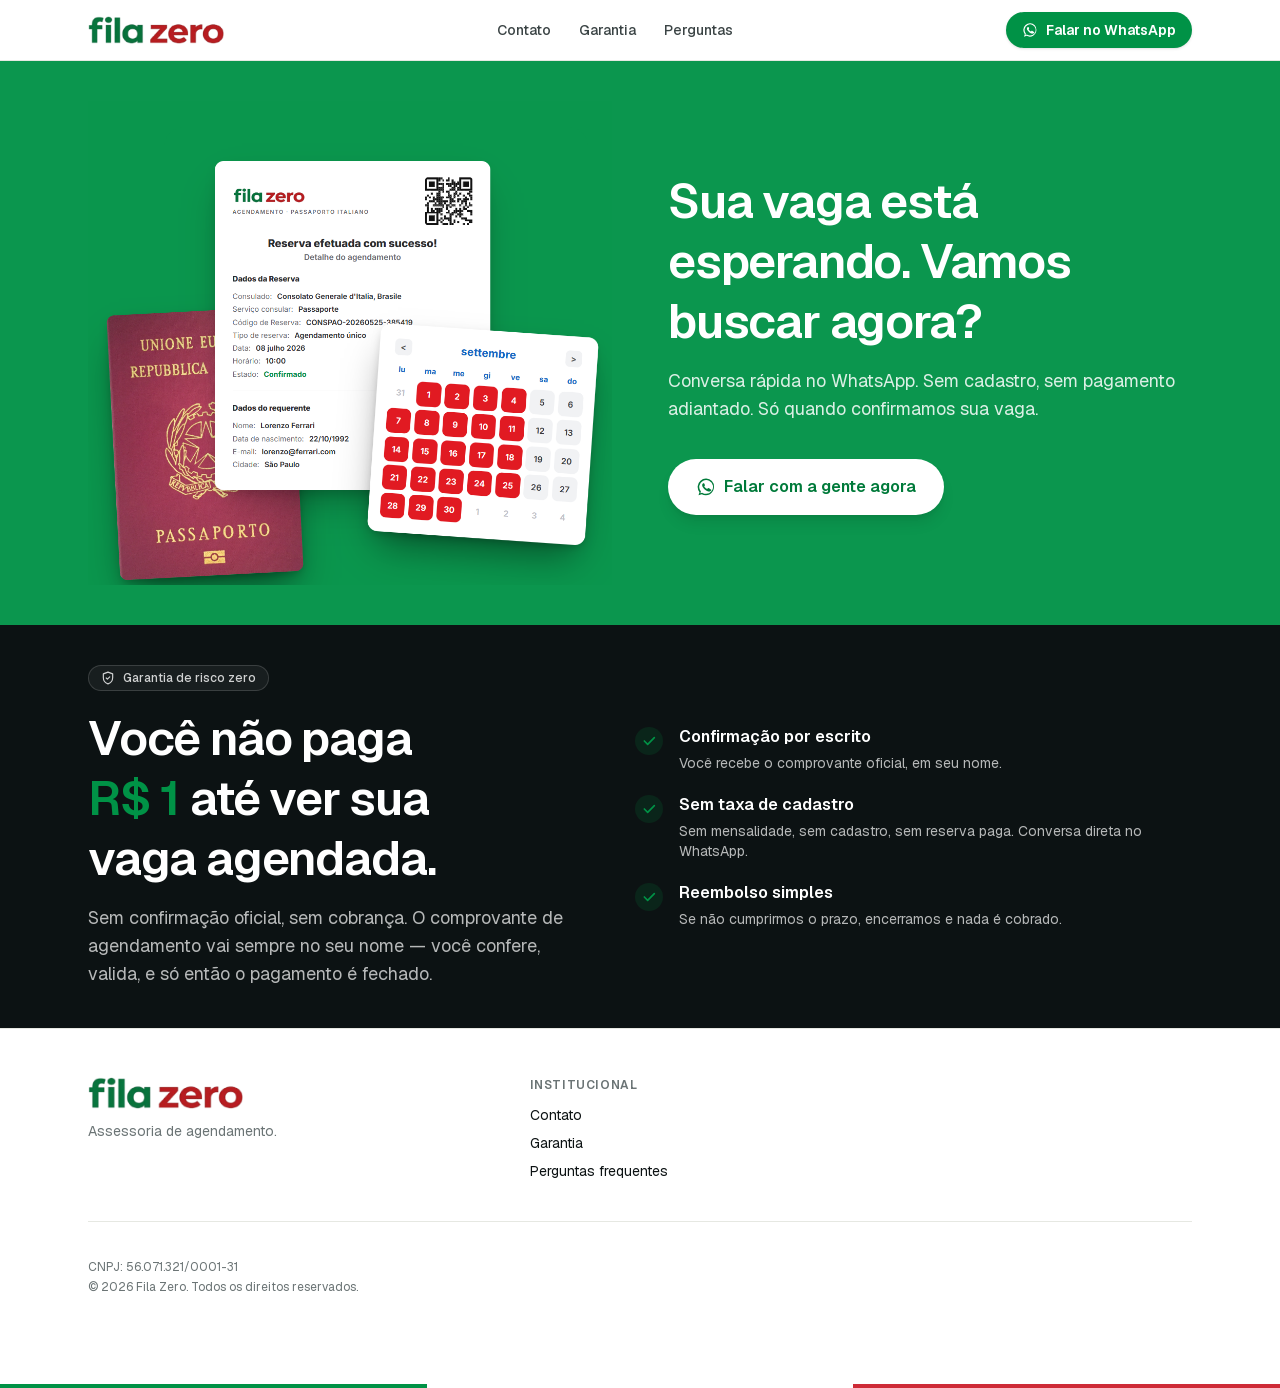
==== commit d475e366: "Add files via upload" ====
--- a/lp/index.html
+++ b/lp/index.html
@@ -10,4 +10,4 @@
 <noscript><iframe src="https://www.googletagmanager.com/ns.html?id=GTM-5MRSP8LC"
 height="0" width="0" style="display:none;visibility:hidden"></iframe></noscript>
 <!-- End Google Tag Manager (noscript) -->
-<div hidden=""><!--$--><!--/$--></div><header class="sticky top-0 z-30 border-b border-paper-line bg-paper/90 backdrop-blur"><div class="mx-auto flex max-w-6xl items-center justify-between px-4 py-3 sm:px-6"><a class="flex items-center" aria-label="Fila Zero" href="/"><img alt="Fila Zero" width="364" height="75" decoding="async" data-nimg="1" class="h-7 w-auto" style="color:transparent" srcSet="../logo.png" src="../logo.png"/></a><nav class="hidden items-center gap-7 text-sm font-medium text-ink-soft md:flex"><a href="#contato" class="hover:text-ink">Contato</a><a href="#garantia" class="hover:text-ink">Garantia</a><a href="#faq" class="hover:text-ink">Perguntas</a></nav><a href="https://wa.me/5511959336300?text=Ol%C3%A1!%20Vi%20o%20site%20de%20voc%C3%AAs%20e%20quero%20saber%20como%20funciona." target="_blank" rel="noopener noreferrer" class="inline-flex items-center gap-2 rounded-full bg-italia-verde px-4 py-2 text-sm font-semibold text-white shadow-sm transition hover:bg-italia-verde-dark"><svg viewBox="0 0 24 24" class="h-4 w-4" fill="currentColor" aria-hidden="true"><path d="M19.1 4.9A10 10 0 0 0 4.2 18.2L3 22l3.9-1.2a10 10 0 0 0 14.7-8.8 10 10 0 0 0-2.5-7.1Zm-7.1 15.3a8.3 8.3 0 0 1-4.2-1.1l-.3-.2-2.3.7.7-2.2-.2-.3a8.3 8.3 0 1 1 6.3 3.1Zm4.5-6.2c-.2-.1-1.4-.7-1.6-.8-.2-.1-.4-.1-.5.1-.2.2-.6.8-.7.9-.1.1-.3.1-.5 0-.7-.3-1.4-.7-2-1.3-.5-.4-.8-1-1.2-1.6-.1-.2 0-.4.1-.5l.4-.4.2-.4c.1-.1 0-.3 0-.4l-.7-1.6c-.2-.4-.4-.4-.5-.4h-.5c-.2 0-.4 0-.7.3-.2.3-.9.9-.9 2.1 0 1.3 1 2.5 1.1 2.7.1.2 1.9 2.9 4.7 4 .7.3 1.2.5 1.6.6.7.2 1.3.2 1.8.1.5-.1 1.4-.6 1.6-1.1.2-.6.2-1 .1-1.1-.1-.1-.3-.2-.5-.3Z"></path></svg><span class="hidden sm:inline">Falar no WhatsApp</span><span class="sm:hidden">WhatsApp</span></a></div></header><main class="flex-1"><section id="contato" class="relative overflow-hidden bg-[#0B964E]"><div class="relative mx-auto max-w-6xl px-4 py-20 sm:px-6 sm:py-24"><div class="grid items-center gap-10 lg:grid-cols-2 lg:gap-14"><div class="flex justify-center lg:justify-start"><img alt="Comprovante de agendamento Fila Zero" loading="lazy" width="820" height="760" decoding="async" data-nimg="1" class="h-auto w-full max-w-md lg:max-w-none" style="color:transparent" srcSet="../composicao.png" src="../composicao.png"/></div><div class="text-center lg:text-left"><h2 class="text-balance text-3xl font-semibold leading-tight tracking-tight text-white sm:text-4xl lg:text-5xl">Sua vaga está esperando. Vamos buscar agora?</h2><p class="mx-auto mt-5 max-w-xl text-white/85 sm:text-lg lg:mx-0">Conversa rápida no WhatsApp. Sem cadastro, sem pagamento adiantado. Só quando confirmamos sua vaga.</p><div class="mt-9 flex justify-center lg:justify-start"><a href="https://wa.me/5511959336300?text=Ol%C3%A1!%20Vi%20o%20site%20de%20voc%C3%AAs%20e%20quero%20saber%20como%20funciona." target="_blank" rel="noopener noreferrer" class="inline-flex items-center justify-center gap-2 rounded-full bg-white px-7 py-4 text-base font-semibold text-italia-verde-dark shadow-lg transition hover:bg-paper-tint"><svg viewBox="0 0 24 24" class="h-5 w-5" fill="currentColor" aria-hidden="true"><path d="M19.1 4.9A10 10 0 0 0 4.2 18.2L3 22l3.9-1.2a10 10 0 0 0 14.7-8.8 10 10 0 0 0-2.5-7.1Zm-7.1 15.3a8.3 8.3 0 0 1-4.2-1.1l-.3-.2-2.3.7.7-2.2-.2-.3a8.3 8.3 0 1 1 6.3 3.1Zm4.5-6.2c-.2-.1-1.4-.7-1.6-.8-.2-.1-.4-.1-.5.1-.2.2-.6.8-.7.9-.1.1-.3.1-.5 0-.7-.3-1.4-.7-2-1.3-.5-.4-.8-1-1.2-1.6-.1-.2 0-.4.1-.5l.4-.4.2-.4c.1-.1 0-.3 0-.4l-.7-1.6c-.2-.4-.4-.4-.5-.4h-.5c-.2 0-.4 0-.7.3-.2.3-.9.9-.9 2.1 0 1.3 1 2.5 1.1 2.7.1.2 1.9 2.9 4.7 4 .7.3 1.2.5 1.6.6.7.2 1.3.2 1.8.1.5-.1 1.4-.6 1.6-1.1.2-.6.2-1 .1-1.1-.1-.1-.3-.2-.5-.3Z"></path></svg>Falar com a gente agora</a></div></div></div></div></section><section id="garantia" class="bg-ink text-paper"><div class="mx-auto max-w-6xl px-4 py-20 sm:px-6 sm:py-24"><div class="grid items-center gap-10 lg:grid-cols-[1fr_1.1fr]"><div><span class="inline-flex items-center gap-2 rounded-full border border-white/15 bg-white/5 px-3 py-1 text-xs font-medium text-white/80"><svg viewBox="0 0 24 24" class="h-3.5 w-3.5" fill="none" stroke="currentColor" stroke-width="2" stroke-linecap="round" stroke-linejoin="round" aria-hidden="true"><path d="M12 2 4 5v6c0 5 3.4 9.4 8 11 4.6-1.6 8-6 8-11V5l-8-3Z"></path><path d="m9 12 2 2 4-4"></path></svg>Garantia de risco zero</span><h2 class="mt-5 text-balance text-3xl font-semibold leading-tight tracking-tight sm:text-4xl lg:text-5xl">Você não paga<!-- --> <span class="whitespace-nowrap text-italia-verde">R$ 1</span> <!-- -->até ver sua vaga agendada.</h2><p class="mt-5 max-w-xl text-white/70 sm:text-lg">Sem confirmação oficial, sem cobrança. O comprovante de agendamento vai sempre no seu nome — você confere, valida, e só então o pagamento é fechado.</p></div><div><ul class="space-y-5"><li class="flex gap-4"><span class="mt-0.5 inline-flex h-7 w-7 shrink-0 items-center justify-center rounded-full bg-italia-verde/15 text-italia-verde"><svg viewBox="0 0 24 24" class="h-4 w-4" fill="none" stroke="currentColor" stroke-width="2.5" stroke-linecap="round" stroke-linejoin="round" aria-hidden="true"><path d="M5 12l5 5L20 7"></path></svg></span><div><div class="font-semibold">Confirmação por escrito</div><p class="mt-1 text-sm text-white/70">Você recebe o comprovante oficial, em seu nome.</p></div></li><li class="flex gap-4"><span class="mt-0.5 inline-flex h-7 w-7 shrink-0 items-center justify-center rounded-full bg-italia-verde/15 text-italia-verde"><svg viewBox="0 0 24 24" class="h-4 w-4" fill="none" stroke="currentColor" stroke-width="2.5" stroke-linecap="round" stroke-linejoin="round" aria-hidden="true"><path d="M5 12l5 5L20 7"></path></svg></span><div><div class="font-semibold">Sem taxa de cadastro</div><p class="mt-1 text-sm text-white/70">Sem mensalidade, sem cadastro, sem reserva paga. Conversa direta no WhatsApp.</p></div></li><li class="flex gap-4"><span class="mt-0.5 inline-flex h-7 w-7 shrink-0 items-center justify-center rounded-full bg-italia-verde/15 text-italia-verde"><svg viewBox="0 0 24 24" class="h-4 w-4" fill="none" stroke="currentColor" stroke-width="2.5" stroke-linecap="round" stroke-linejoin="round" aria-hidden="true"><path d="M5 12l5 5L20 7"></path></svg></span><div><div class="font-semibold">Reembolso simples</div><p class="mt-1 text-sm text-white/70">Se não cumprirmos o prazo, encerramos e nada é cobrado.</p></div></li></ul></div></div></div></section></main><footer id="rodape" class="border-t border-paper-line bg-paper"><div class="mx-auto max-w-6xl px-4 py-12 sm:px-6"><div class="grid gap-8 md:grid-cols-[1.3fr_1fr_1fr]"><div><div class="flex items-center"><img alt="Fila Zero" loading="lazy" width="364" height="75" decoding="async" data-nimg="1" class="h-8 w-auto" style="color:transparent" srcSet="../logo.png" src="../logo.png"/></div><p class="mt-3 max-w-sm text-sm text-ink-muted">Assessoria de agendamento.</p></div><div><div class="text-xs font-semibold uppercase tracking-wider text-ink-muted">Institucional</div><ul class="mt-3 space-y-2 text-sm"><li><a href="#contato" class="hover:text-italia-verde-dark">Contato</a></li><li><a href="#contato" class="hover:text-italia-verde-dark">Garantia</a></li><li><a href="#faq" class="hover:text-italia-verde-dark">Perguntas frequentes</a></li></ul></div></div><div class="mt-10 border-t border-paper-line pt-6 text-xs leading-relaxed text-ink-muted"><p class="mt-3 flex flex-col gap-1 sm:flex-row sm:items-center sm:gap-4"><span>© <!-- -->2026<!-- --> <!-- -->Fila Zero<!-- -->. Todos os direitos reservados.</span><span>CNPJ: 56.071.321/0001-31</span><br><br></p></div></div><div class="italia-stripe h-1 w-full" aria-hidden="true"></div></footer></body></html>
+<div hidden=""><!--$--><!--/$--></div><header class="sticky top-0 z-30 border-b border-paper-line bg-paper/90 backdrop-blur"><div class="mx-auto flex max-w-6xl items-center justify-between px-4 py-3 sm:px-6"><a class="flex items-center" aria-label="Fila Zero" href="/"><img alt="Fila Zero" width="364" height="75" decoding="async" data-nimg="1" class="h-7 w-auto" style="color:transparent" srcSet="../logo.png" src="../logo.png"/></a><nav class="hidden items-center gap-7 text-sm font-medium text-ink-soft md:flex"><a href="#contato" class="hover:text-ink">Contato</a><a href="#garantia" class="hover:text-ink">Garantia</a><a href="#faq" class="hover:text-ink">Perguntas</a></nav><a id="btn-top" href="https://wa.me/5511959336300?text=Ol%C3%A1!%20Vi%20o%20site%20de%20voc%C3%AAs%20e%20quero%20saber%20como%20funciona." target="_blank" rel="noopener noreferrer" class="inline-flex items-center gap-2 rounded-full bg-italia-verde px-4 py-2 text-sm font-semibold text-white shadow-sm transition hover:bg-italia-verde-dark"><svg viewBox="0 0 24 24" class="h-4 w-4" fill="currentColor" aria-hidden="true"><path d="M19.1 4.9A10 10 0 0 0 4.2 18.2L3 22l3.9-1.2a10 10 0 0 0 14.7-8.8 10 10 0 0 0-2.5-7.1Zm-7.1 15.3a8.3 8.3 0 0 1-4.2-1.1l-.3-.2-2.3.7.7-2.2-.2-.3a8.3 8.3 0 1 1 6.3 3.1Zm4.5-6.2c-.2-.1-1.4-.7-1.6-.8-.2-.1-.4-.1-.5.1-.2.2-.6.8-.7.9-.1.1-.3.1-.5 0-.7-.3-1.4-.7-2-1.3-.5-.4-.8-1-1.2-1.6-.1-.2 0-.4.1-.5l.4-.4.2-.4c.1-.1 0-.3 0-.4l-.7-1.6c-.2-.4-.4-.4-.5-.4h-.5c-.2 0-.4 0-.7.3-.2.3-.9.9-.9 2.1 0 1.3 1 2.5 1.1 2.7.1.2 1.9 2.9 4.7 4 .7.3 1.2.5 1.6.6.7.2 1.3.2 1.8.1.5-.1 1.4-.6 1.6-1.1.2-.6.2-1 .1-1.1-.1-.1-.3-.2-.5-.3Z"></path></svg><span class="hidden sm:inline">Falar no WhatsApp</span><span class="sm:hidden">WhatsApp</span></a></div></header><main class="flex-1"><section id="contato" class="relative overflow-hidden bg-[#0B964E]"><div class="relative mx-auto max-w-6xl px-4 py-20 sm:px-6 sm:py-24"><div class="grid items-center gap-10 lg:grid-cols-2 lg:gap-14"><div class="flex justify-center lg:justify-start"><img alt="Comprovante de agendamento Fila Zero" loading="lazy" width="820" height="760" decoding="async" data-nimg="1" class="h-auto w-full max-w-md lg:max-w-none" style="color:transparent" srcSet="../composicao.png" src="../composicao.png"/></div><div class="text-center lg:text-left"><h2 class="text-balance text-3xl font-semibold leading-tight tracking-tight text-white sm:text-4xl lg:text-5xl">Sua vaga está esperando. Vamos buscar agora?</h2><p class="mx-auto mt-5 max-w-xl text-white/85 sm:text-lg lg:mx-0">Conversa rápida no WhatsApp. Sem cadastro, sem pagamento adiantado. Só quando confirmamos sua vaga.</p><div class="mt-9 flex justify-center lg:justify-start"><a id="btn-mid" href="https://wa.me/5511959336300?text=Ol%C3%A1!%20Vi%20o%20site%20de%20voc%C3%AAs%20e%20quero%20saber%20como%20funciona." target="_blank" rel="noopener noreferrer" class="inline-flex items-center justify-center gap-2 rounded-full bg-white px-7 py-4 text-base font-semibold text-italia-verde-dark shadow-lg transition hover:bg-paper-tint"><svg viewBox="0 0 24 24" class="h-5 w-5" fill="currentColor" aria-hidden="true"><path d="M19.1 4.9A10 10 0 0 0 4.2 18.2L3 22l3.9-1.2a10 10 0 0 0 14.7-8.8 10 10 0 0 0-2.5-7.1Zm-7.1 15.3a8.3 8.3 0 0 1-4.2-1.1l-.3-.2-2.3.7.7-2.2-.2-.3a8.3 8.3 0 1 1 6.3 3.1Zm4.5-6.2c-.2-.1-1.4-.7-1.6-.8-.2-.1-.4-.1-.5.1-.2.2-.6.8-.7.9-.1.1-.3.1-.5 0-.7-.3-1.4-.7-2-1.3-.5-.4-.8-1-1.2-1.6-.1-.2 0-.4.1-.5l.4-.4.2-.4c.1-.1 0-.3 0-.4l-.7-1.6c-.2-.4-.4-.4-.5-.4h-.5c-.2 0-.4 0-.7.3-.2.3-.9.9-.9 2.1 0 1.3 1 2.5 1.1 2.7.1.2 1.9 2.9 4.7 4 .7.3 1.2.5 1.6.6.7.2 1.3.2 1.8.1.5-.1 1.4-.6 1.6-1.1.2-.6.2-1 .1-1.1-.1-.1-.3-.2-.5-.3Z"></path></svg>Falar com a gente agora</a></div></div></div></div></section><section id="garantia" class="bg-ink text-paper"><div class="mx-auto max-w-6xl px-4 py-20 sm:px-6 sm:py-24"><div class="grid items-center gap-10 lg:grid-cols-[1fr_1.1fr]"><div><span class="inline-flex items-center gap-2 rounded-full border border-white/15 bg-white/5 px-3 py-1 text-xs font-medium text-white/80"><svg viewBox="0 0 24 24" class="h-3.5 w-3.5" fill="none" stroke="currentColor" stroke-width="2" stroke-linecap="round" stroke-linejoin="round" aria-hidden="true"><path d="M12 2 4 5v6c0 5 3.4 9.4 8 11 4.6-1.6 8-6 8-11V5l-8-3Z"></path><path d="m9 12 2 2 4-4"></path></svg>Garantia de risco zero</span><h2 class="mt-5 text-balance text-3xl font-semibold leading-tight tracking-tight sm:text-4xl lg:text-5xl">Você não paga<!-- --> <span class="whitespace-nowrap text-italia-verde">R$ 1</span> <!-- -->até ver sua vaga agendada.</h2><p class="mt-5 max-w-xl text-white/70 sm:text-lg">Sem confirmação oficial, sem cobrança. O comprovante de agendamento vai sempre no seu nome — você confere, valida, e só então o pagamento é fechado.</p></div><div><ul class="space-y-5"><li class="flex gap-4"><span class="mt-0.5 inline-flex h-7 w-7 shrink-0 items-center justify-center rounded-full bg-italia-verde/15 text-italia-verde"><svg viewBox="0 0 24 24" class="h-4 w-4" fill="none" stroke="currentColor" stroke-width="2.5" stroke-linecap="round" stroke-linejoin="round" aria-hidden="true"><path d="M5 12l5 5L20 7"></path></svg></span><div><div class="font-semibold">Confirmação por escrito</div><p class="mt-1 text-sm text-white/70">Você recebe o comprovante oficial, em seu nome.</p></div></li><li class="flex gap-4"><span class="mt-0.5 inline-flex h-7 w-7 shrink-0 items-center justify-center rounded-full bg-italia-verde/15 text-italia-verde"><svg viewBox="0 0 24 24" class="h-4 w-4" fill="none" stroke="currentColor" stroke-width="2.5" stroke-linecap="round" stroke-linejoin="round" aria-hidden="true"><path d="M5 12l5 5L20 7"></path></svg></span><div><div class="font-semibold">Sem taxa de cadastro</div><p class="mt-1 text-sm text-white/70">Sem mensalidade, sem cadastro, sem reserva paga. Conversa direta no WhatsApp.</p></div></li><li class="flex gap-4"><span class="mt-0.5 inline-flex h-7 w-7 shrink-0 items-center justify-center rounded-full bg-italia-verde/15 text-italia-verde"><svg viewBox="0 0 24 24" class="h-4 w-4" fill="none" stroke="currentColor" stroke-width="2.5" stroke-linecap="round" stroke-linejoin="round" aria-hidden="true"><path d="M5 12l5 5L20 7"></path></svg></span><div><div class="font-semibold">Reembolso simples</div><p class="mt-1 text-sm text-white/70">Se não cumprirmos o prazo, encerramos e nada é cobrado.</p></div></li></ul></div></div></div></section></main><footer id="rodape" class="border-t border-paper-line bg-paper"><div class="mx-auto max-w-6xl px-4 py-12 sm:px-6"><div class="grid gap-8 md:grid-cols-[1.3fr_1fr_1fr]"><div><div class="flex items-center"><img alt="Fila Zero" loading="lazy" width="364" height="75" decoding="async" data-nimg="1" class="h-8 w-auto" style="color:transparent" srcSet="../logo.png" src="../logo.png"/></div><p class="mt-3 max-w-sm text-sm text-ink-muted">Assessoria de agendamento.</p></div><div><div class="text-xs font-semibold uppercase tracking-wider text-ink-muted">Institucional</div><ul class="mt-3 space-y-2 text-sm"><li><a href="#contato" class="hover:text-italia-verde-dark">Contato</a></li><li><a href="#contato" class="hover:text-italia-verde-dark">Garantia</a></li><li><a href="#faq" class="hover:text-italia-verde-dark">Perguntas frequentes</a></li></ul></div></div><div class="mt-10 border-t border-paper-line pt-6 text-xs leading-relaxed text-ink-muted"><p class="mt-3 flex flex-col gap-1 sm:flex-row sm:items-center sm:gap-4"><span>CNPJ: 56.071.321/0001-31</span><span>© <!-- -->2026<!-- --> <!-- -->Fila Zero<!-- -->. Todos os direitos reservados.</span><br><br></p></div></div><div class="italia-stripe h-1 w-full" aria-hidden="true"></div></footer></body></html>
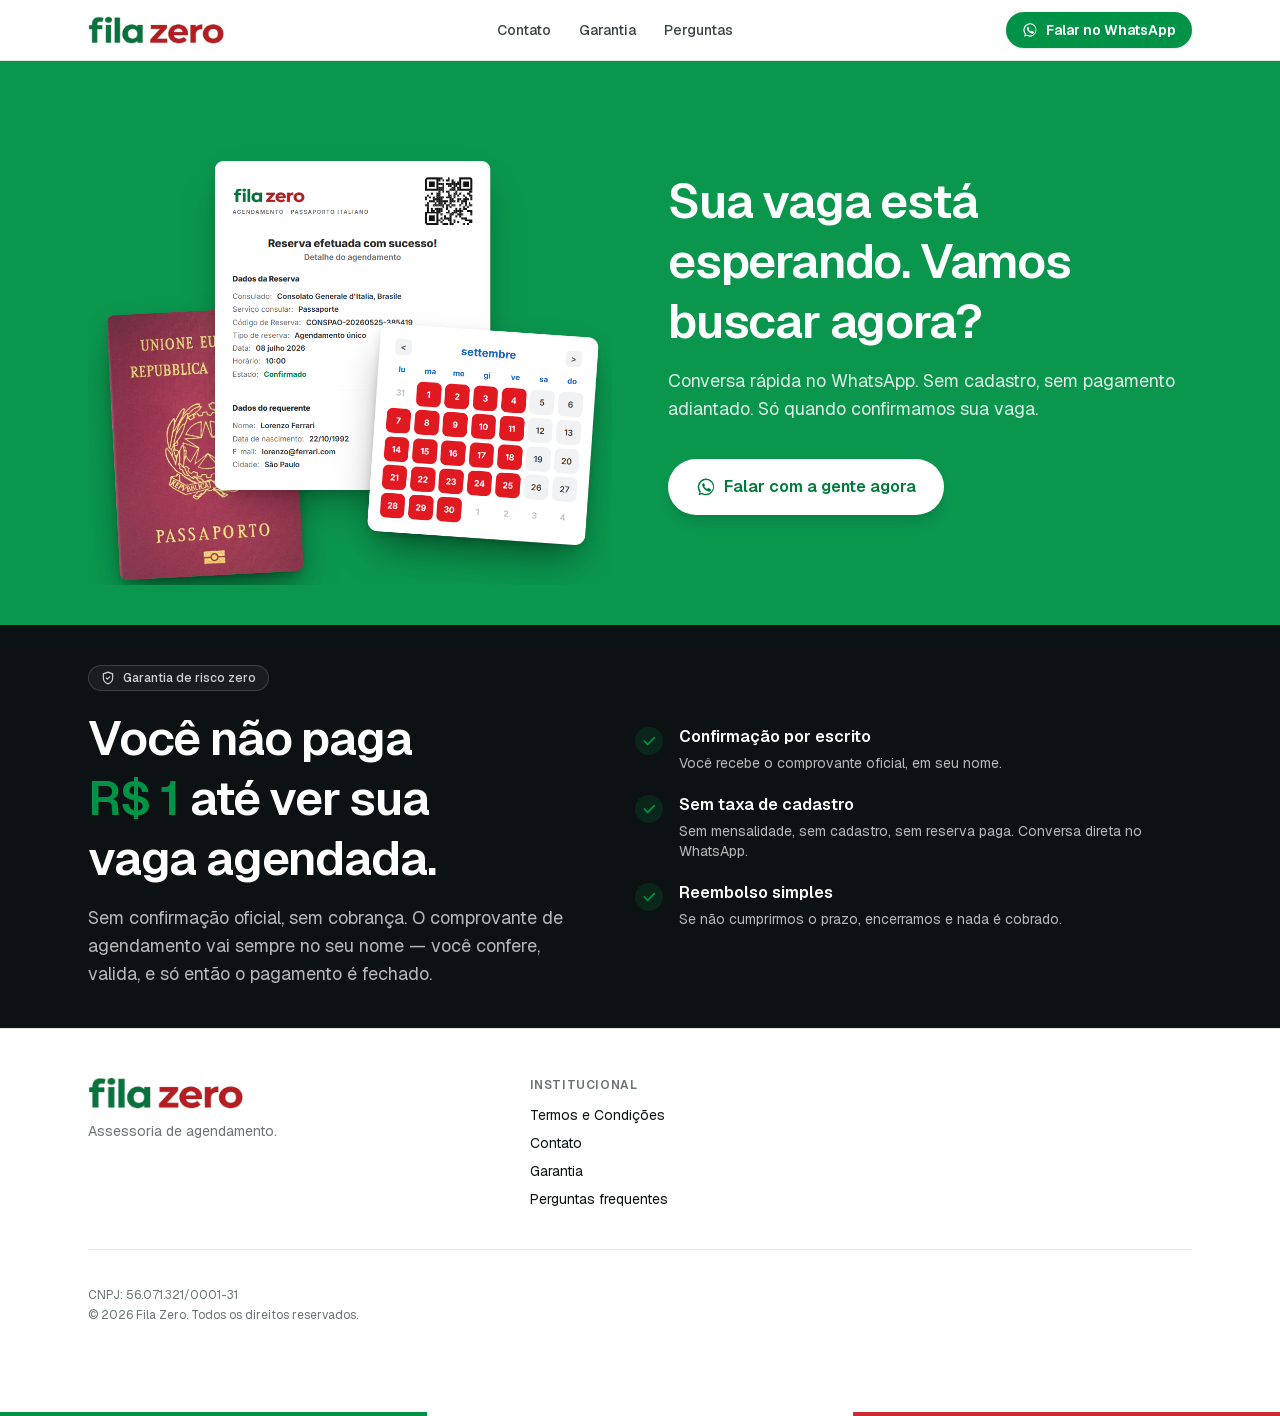
==== commit 61816662: "Add files via upload" ====
--- a/lp/index.html
+++ b/lp/index.html
@@ -10,4 +10,4 @@
 <noscript><iframe src="https://www.googletagmanager.com/ns.html?id=GTM-5MRSP8LC"
 height="0" width="0" style="display:none;visibility:hidden"></iframe></noscript>
 <!-- End Google Tag Manager (noscript) -->
-<div hidden=""><!--$--><!--/$--></div><header class="sticky top-0 z-30 border-b border-paper-line bg-paper/90 backdrop-blur"><div class="mx-auto flex max-w-6xl items-center justify-between px-4 py-3 sm:px-6"><a class="flex items-center" aria-label="Fila Zero" href="/"><img alt="Fila Zero" width="364" height="75" decoding="async" data-nimg="1" class="h-7 w-auto" style="color:transparent" srcSet="../logo.png" src="../logo.png"/></a><nav class="hidden items-center gap-7 text-sm font-medium text-ink-soft md:flex"><a href="#contato" class="hover:text-ink">Contato</a><a href="#garantia" class="hover:text-ink">Garantia</a><a href="#faq" class="hover:text-ink">Perguntas</a></nav><a id="btn-top" href="https://wa.me/5511959336300?text=Ol%C3%A1!%20Vi%20o%20site%20de%20voc%C3%AAs%20e%20quero%20saber%20como%20funciona." target="_blank" rel="noopener noreferrer" class="inline-flex items-center gap-2 rounded-full bg-italia-verde px-4 py-2 text-sm font-semibold text-white shadow-sm transition hover:bg-italia-verde-dark"><svg viewBox="0 0 24 24" class="h-4 w-4" fill="currentColor" aria-hidden="true"><path d="M19.1 4.9A10 10 0 0 0 4.2 18.2L3 22l3.9-1.2a10 10 0 0 0 14.7-8.8 10 10 0 0 0-2.5-7.1Zm-7.1 15.3a8.3 8.3 0 0 1-4.2-1.1l-.3-.2-2.3.7.7-2.2-.2-.3a8.3 8.3 0 1 1 6.3 3.1Zm4.5-6.2c-.2-.1-1.4-.7-1.6-.8-.2-.1-.4-.1-.5.1-.2.2-.6.8-.7.9-.1.1-.3.1-.5 0-.7-.3-1.4-.7-2-1.3-.5-.4-.8-1-1.2-1.6-.1-.2 0-.4.1-.5l.4-.4.2-.4c.1-.1 0-.3 0-.4l-.7-1.6c-.2-.4-.4-.4-.5-.4h-.5c-.2 0-.4 0-.7.3-.2.3-.9.9-.9 2.1 0 1.3 1 2.5 1.1 2.7.1.2 1.9 2.9 4.7 4 .7.3 1.2.5 1.6.6.7.2 1.3.2 1.8.1.5-.1 1.4-.6 1.6-1.1.2-.6.2-1 .1-1.1-.1-.1-.3-.2-.5-.3Z"></path></svg><span class="hidden sm:inline">Falar no WhatsApp</span><span class="sm:hidden">WhatsApp</span></a></div></header><main class="flex-1"><section id="contato" class="relative overflow-hidden bg-[#0B964E]"><div class="relative mx-auto max-w-6xl px-4 py-20 sm:px-6 sm:py-24"><div class="grid items-center gap-10 lg:grid-cols-2 lg:gap-14"><div class="flex justify-center lg:justify-start"><img alt="Comprovante de agendamento Fila Zero" loading="lazy" width="820" height="760" decoding="async" data-nimg="1" class="h-auto w-full max-w-md lg:max-w-none" style="color:transparent" srcSet="../composicao.png" src="../composicao.png"/></div><div class="text-center lg:text-left"><h2 class="text-balance text-3xl font-semibold leading-tight tracking-tight text-white sm:text-4xl lg:text-5xl">Sua vaga está esperando. Vamos buscar agora?</h2><p class="mx-auto mt-5 max-w-xl text-white/85 sm:text-lg lg:mx-0">Conversa rápida no WhatsApp. Sem cadastro, sem pagamento adiantado. Só quando confirmamos sua vaga.</p><div class="mt-9 flex justify-center lg:justify-start"><a id="btn-mid" href="https://wa.me/5511959336300?text=Ol%C3%A1!%20Vi%20o%20site%20de%20voc%C3%AAs%20e%20quero%20saber%20como%20funciona." target="_blank" rel="noopener noreferrer" class="inline-flex items-center justify-center gap-2 rounded-full bg-white px-7 py-4 text-base font-semibold text-italia-verde-dark shadow-lg transition hover:bg-paper-tint"><svg viewBox="0 0 24 24" class="h-5 w-5" fill="currentColor" aria-hidden="true"><path d="M19.1 4.9A10 10 0 0 0 4.2 18.2L3 22l3.9-1.2a10 10 0 0 0 14.7-8.8 10 10 0 0 0-2.5-7.1Zm-7.1 15.3a8.3 8.3 0 0 1-4.2-1.1l-.3-.2-2.3.7.7-2.2-.2-.3a8.3 8.3 0 1 1 6.3 3.1Zm4.5-6.2c-.2-.1-1.4-.7-1.6-.8-.2-.1-.4-.1-.5.1-.2.2-.6.8-.7.9-.1.1-.3.1-.5 0-.7-.3-1.4-.7-2-1.3-.5-.4-.8-1-1.2-1.6-.1-.2 0-.4.1-.5l.4-.4.2-.4c.1-.1 0-.3 0-.4l-.7-1.6c-.2-.4-.4-.4-.5-.4h-.5c-.2 0-.4 0-.7.3-.2.3-.9.9-.9 2.1 0 1.3 1 2.5 1.1 2.7.1.2 1.9 2.9 4.7 4 .7.3 1.2.5 1.6.6.7.2 1.3.2 1.8.1.5-.1 1.4-.6 1.6-1.1.2-.6.2-1 .1-1.1-.1-.1-.3-.2-.5-.3Z"></path></svg>Falar com a gente agora</a></div></div></div></div></section><section id="garantia" class="bg-ink text-paper"><div class="mx-auto max-w-6xl px-4 py-20 sm:px-6 sm:py-24"><div class="grid items-center gap-10 lg:grid-cols-[1fr_1.1fr]"><div><span class="inline-flex items-center gap-2 rounded-full border border-white/15 bg-white/5 px-3 py-1 text-xs font-medium text-white/80"><svg viewBox="0 0 24 24" class="h-3.5 w-3.5" fill="none" stroke="currentColor" stroke-width="2" stroke-linecap="round" stroke-linejoin="round" aria-hidden="true"><path d="M12 2 4 5v6c0 5 3.4 9.4 8 11 4.6-1.6 8-6 8-11V5l-8-3Z"></path><path d="m9 12 2 2 4-4"></path></svg>Garantia de risco zero</span><h2 class="mt-5 text-balance text-3xl font-semibold leading-tight tracking-tight sm:text-4xl lg:text-5xl">Você não paga<!-- --> <span class="whitespace-nowrap text-italia-verde">R$ 1</span> <!-- -->até ver sua vaga agendada.</h2><p class="mt-5 max-w-xl text-white/70 sm:text-lg">Sem confirmação oficial, sem cobrança. O comprovante de agendamento vai sempre no seu nome — você confere, valida, e só então o pagamento é fechado.</p></div><div><ul class="space-y-5"><li class="flex gap-4"><span class="mt-0.5 inline-flex h-7 w-7 shrink-0 items-center justify-center rounded-full bg-italia-verde/15 text-italia-verde"><svg viewBox="0 0 24 24" class="h-4 w-4" fill="none" stroke="currentColor" stroke-width="2.5" stroke-linecap="round" stroke-linejoin="round" aria-hidden="true"><path d="M5 12l5 5L20 7"></path></svg></span><div><div class="font-semibold">Confirmação por escrito</div><p class="mt-1 text-sm text-white/70">Você recebe o comprovante oficial, em seu nome.</p></div></li><li class="flex gap-4"><span class="mt-0.5 inline-flex h-7 w-7 shrink-0 items-center justify-center rounded-full bg-italia-verde/15 text-italia-verde"><svg viewBox="0 0 24 24" class="h-4 w-4" fill="none" stroke="currentColor" stroke-width="2.5" stroke-linecap="round" stroke-linejoin="round" aria-hidden="true"><path d="M5 12l5 5L20 7"></path></svg></span><div><div class="font-semibold">Sem taxa de cadastro</div><p class="mt-1 text-sm text-white/70">Sem mensalidade, sem cadastro, sem reserva paga. Conversa direta no WhatsApp.</p></div></li><li class="flex gap-4"><span class="mt-0.5 inline-flex h-7 w-7 shrink-0 items-center justify-center rounded-full bg-italia-verde/15 text-italia-verde"><svg viewBox="0 0 24 24" class="h-4 w-4" fill="none" stroke="currentColor" stroke-width="2.5" stroke-linecap="round" stroke-linejoin="round" aria-hidden="true"><path d="M5 12l5 5L20 7"></path></svg></span><div><div class="font-semibold">Reembolso simples</div><p class="mt-1 text-sm text-white/70">Se não cumprirmos o prazo, encerramos e nada é cobrado.</p></div></li></ul></div></div></div></section></main><footer id="rodape" class="border-t border-paper-line bg-paper"><div class="mx-auto max-w-6xl px-4 py-12 sm:px-6"><div class="grid gap-8 md:grid-cols-[1.3fr_1fr_1fr]"><div><div class="flex items-center"><img alt="Fila Zero" loading="lazy" width="364" height="75" decoding="async" data-nimg="1" class="h-8 w-auto" style="color:transparent" srcSet="../logo.png" src="../logo.png"/></div><p class="mt-3 max-w-sm text-sm text-ink-muted">Assessoria de agendamento.</p></div><div><div class="text-xs font-semibold uppercase tracking-wider text-ink-muted">Institucional</div><ul class="mt-3 space-y-2 text-sm"><li><a href="#contato" class="hover:text-italia-verde-dark">Contato</a></li><li><a href="#contato" class="hover:text-italia-verde-dark">Garantia</a></li><li><a href="#faq" class="hover:text-italia-verde-dark">Perguntas frequentes</a></li></ul></div></div><div class="mt-10 border-t border-paper-line pt-6 text-xs leading-relaxed text-ink-muted"><p class="mt-3 flex flex-col gap-1 sm:flex-row sm:items-center sm:gap-4"><span>CNPJ: 56.071.321/0001-31</span><span>© <!-- -->2026<!-- --> <!-- -->Fila Zero<!-- -->. Todos os direitos reservados.</span><br><br></p></div></div><div class="italia-stripe h-1 w-full" aria-hidden="true"></div></footer></body></html>
+<div hidden=""><!--$--><!--/$--></div><header class="sticky top-0 z-30 border-b border-paper-line bg-paper/90 backdrop-blur"><div class="mx-auto flex max-w-6xl items-center justify-between px-4 py-3 sm:px-6"><a class="flex items-center" aria-label="Fila Zero" href="/"><img alt="Fila Zero" width="364" height="75" decoding="async" data-nimg="1" class="h-7 w-auto" style="color:transparent" srcSet="../logo.png" src="../logo.png"/></a><nav class="hidden items-center gap-7 text-sm font-medium text-ink-soft md:flex"><a href="#contato" class="hover:text-ink">Contato</a><a href="#garantia" class="hover:text-ink">Garantia</a><a href="#faq" class="hover:text-ink">Perguntas</a></nav><a id="btn-top" href="https://wa.me/5511959336300?text=Ol%C3%A1!%20Vi%20o%20site%20de%20voc%C3%AAs%20e%20quero%20saber%20como%20funciona." target="_blank" rel="noopener noreferrer" class="inline-flex items-center gap-2 rounded-full bg-italia-verde px-4 py-2 text-sm font-semibold text-white shadow-sm transition hover:bg-italia-verde-dark"><svg viewBox="0 0 24 24" class="h-4 w-4" fill="currentColor" aria-hidden="true"><path d="M19.1 4.9A10 10 0 0 0 4.2 18.2L3 22l3.9-1.2a10 10 0 0 0 14.7-8.8 10 10 0 0 0-2.5-7.1Zm-7.1 15.3a8.3 8.3 0 0 1-4.2-1.1l-.3-.2-2.3.7.7-2.2-.2-.3a8.3 8.3 0 1 1 6.3 3.1Zm4.5-6.2c-.2-.1-1.4-.7-1.6-.8-.2-.1-.4-.1-.5.1-.2.2-.6.8-.7.9-.1.1-.3.1-.5 0-.7-.3-1.4-.7-2-1.3-.5-.4-.8-1-1.2-1.6-.1-.2 0-.4.1-.5l.4-.4.2-.4c.1-.1 0-.3 0-.4l-.7-1.6c-.2-.4-.4-.4-.5-.4h-.5c-.2 0-.4 0-.7.3-.2.3-.9.9-.9 2.1 0 1.3 1 2.5 1.1 2.7.1.2 1.9 2.9 4.7 4 .7.3 1.2.5 1.6.6.7.2 1.3.2 1.8.1.5-.1 1.4-.6 1.6-1.1.2-.6.2-1 .1-1.1-.1-.1-.3-.2-.5-.3Z"></path></svg><span class="hidden sm:inline">Falar no WhatsApp</span><span class="sm:hidden">WhatsApp</span></a></div></header><main class="flex-1"><section id="contato" class="relative overflow-hidden bg-[#0B964E]"><div class="relative mx-auto max-w-6xl px-4 py-20 sm:px-6 sm:py-24"><div class="grid items-center gap-10 lg:grid-cols-2 lg:gap-14"><div class="flex justify-center lg:justify-start"><img alt="Comprovante de agendamento Fila Zero" loading="lazy" width="820" height="760" decoding="async" data-nimg="1" class="h-auto w-full max-w-md lg:max-w-none" style="color:transparent" srcSet="../composicao.png" src="../composicao.png"/></div><div class="text-center lg:text-left"><h2 class="text-balance text-3xl font-semibold leading-tight tracking-tight text-white sm:text-4xl lg:text-5xl">Sua vaga está esperando. Vamos buscar agora?</h2><p class="mx-auto mt-5 max-w-xl text-white/85 sm:text-lg lg:mx-0">Conversa rápida no WhatsApp. Sem cadastro, sem pagamento adiantado. Só quando confirmamos sua vaga.</p><div class="mt-9 flex justify-center lg:justify-start"><a id="btn-mid" href="https://wa.me/5511959336300?text=Ol%C3%A1!%20Vi%20o%20site%20de%20voc%C3%AAs%20e%20quero%20saber%20como%20funciona." target="_blank" rel="noopener noreferrer" class="inline-flex items-center justify-center gap-2 rounded-full bg-white px-7 py-4 text-base font-semibold text-italia-verde-dark shadow-lg transition hover:bg-paper-tint"><svg viewBox="0 0 24 24" class="h-5 w-5" fill="currentColor" aria-hidden="true"><path d="M19.1 4.9A10 10 0 0 0 4.2 18.2L3 22l3.9-1.2a10 10 0 0 0 14.7-8.8 10 10 0 0 0-2.5-7.1Zm-7.1 15.3a8.3 8.3 0 0 1-4.2-1.1l-.3-.2-2.3.7.7-2.2-.2-.3a8.3 8.3 0 1 1 6.3 3.1Zm4.5-6.2c-.2-.1-1.4-.7-1.6-.8-.2-.1-.4-.1-.5.1-.2.2-.6.8-.7.9-.1.1-.3.1-.5 0-.7-.3-1.4-.7-2-1.3-.5-.4-.8-1-1.2-1.6-.1-.2 0-.4.1-.5l.4-.4.2-.4c.1-.1 0-.3 0-.4l-.7-1.6c-.2-.4-.4-.4-.5-.4h-.5c-.2 0-.4 0-.7.3-.2.3-.9.9-.9 2.1 0 1.3 1 2.5 1.1 2.7.1.2 1.9 2.9 4.7 4 .7.3 1.2.5 1.6.6.7.2 1.3.2 1.8.1.5-.1 1.4-.6 1.6-1.1.2-.6.2-1 .1-1.1-.1-.1-.3-.2-.5-.3Z"></path></svg>Falar com a gente agora</a></div></div></div></div></section><section id="garantia" class="bg-ink text-paper"><div class="mx-auto max-w-6xl px-4 py-20 sm:px-6 sm:py-24"><div class="grid items-center gap-10 lg:grid-cols-[1fr_1.1fr]"><div><span class="inline-flex items-center gap-2 rounded-full border border-white/15 bg-white/5 px-3 py-1 text-xs font-medium text-white/80"><svg viewBox="0 0 24 24" class="h-3.5 w-3.5" fill="none" stroke="currentColor" stroke-width="2" stroke-linecap="round" stroke-linejoin="round" aria-hidden="true"><path d="M12 2 4 5v6c0 5 3.4 9.4 8 11 4.6-1.6 8-6 8-11V5l-8-3Z"></path><path d="m9 12 2 2 4-4"></path></svg>Garantia de risco zero</span><h2 class="mt-5 text-balance text-3xl font-semibold leading-tight tracking-tight sm:text-4xl lg:text-5xl">Você não paga<!-- --> <span class="whitespace-nowrap text-italia-verde">R$ 1</span> <!-- -->até ver sua vaga agendada.</h2><p class="mt-5 max-w-xl text-white/70 sm:text-lg">Sem confirmação oficial, sem cobrança. O comprovante de agendamento vai sempre no seu nome — você confere, valida, e só então o pagamento é fechado.</p></div><div><ul class="space-y-5"><li class="flex gap-4"><span class="mt-0.5 inline-flex h-7 w-7 shrink-0 items-center justify-center rounded-full bg-italia-verde/15 text-italia-verde"><svg viewBox="0 0 24 24" class="h-4 w-4" fill="none" stroke="currentColor" stroke-width="2.5" stroke-linecap="round" stroke-linejoin="round" aria-hidden="true"><path d="M5 12l5 5L20 7"></path></svg></span><div><div class="font-semibold">Confirmação por escrito</div><p class="mt-1 text-sm text-white/70">Você recebe o comprovante oficial, em seu nome.</p></div></li><li class="flex gap-4"><span class="mt-0.5 inline-flex h-7 w-7 shrink-0 items-center justify-center rounded-full bg-italia-verde/15 text-italia-verde"><svg viewBox="0 0 24 24" class="h-4 w-4" fill="none" stroke="currentColor" stroke-width="2.5" stroke-linecap="round" stroke-linejoin="round" aria-hidden="true"><path d="M5 12l5 5L20 7"></path></svg></span><div><div class="font-semibold">Sem taxa de cadastro</div><p class="mt-1 text-sm text-white/70">Sem mensalidade, sem cadastro, sem reserva paga. Conversa direta no WhatsApp.</p></div></li><li class="flex gap-4"><span class="mt-0.5 inline-flex h-7 w-7 shrink-0 items-center justify-center rounded-full bg-italia-verde/15 text-italia-verde"><svg viewBox="0 0 24 24" class="h-4 w-4" fill="none" stroke="currentColor" stroke-width="2.5" stroke-linecap="round" stroke-linejoin="round" aria-hidden="true"><path d="M5 12l5 5L20 7"></path></svg></span><div><div class="font-semibold">Reembolso simples</div><p class="mt-1 text-sm text-white/70">Se não cumprirmos o prazo, encerramos e nada é cobrado.</p></div></li></ul></div></div></div></section></main><footer id="rodape" class="border-t border-paper-line bg-paper"><div class="mx-auto max-w-6xl px-4 py-12 sm:px-6"><div class="grid gap-8 md:grid-cols-[1.3fr_1fr_1fr]"><div><div class="flex items-center"><img alt="Fila Zero" loading="lazy" width="364" height="75" decoding="async" data-nimg="1" class="h-8 w-auto" style="color:transparent" srcSet="../logo.png" src="../logo.png"/></div><p class="mt-3 max-w-sm text-sm text-ink-muted">Assessoria de agendamento.</p></div><div><div class="text-xs font-semibold uppercase tracking-wider text-ink-muted">Institucional</div><ul class="mt-3 space-y-2 text-sm"><li><a href="..\termos-e-condicoes" class="hover:text-italia-verde-dark">Termos e Condições</a></li><li><a href="#contato" class="hover:text-italia-verde-dark">Contato</a></li><li><a href="#contato" class="hover:text-italia-verde-dark">Garantia</a></li><li><a href="#faq" class="hover:text-italia-verde-dark">Perguntas frequentes</a></li></ul></div></div><div class="mt-10 border-t border-paper-line pt-6 text-xs leading-relaxed text-ink-muted"><p class="mt-3 flex flex-col gap-1 sm:flex-row sm:items-center sm:gap-4"><span>CNPJ: 56.071.321/0001-31</span><span>© <!-- -->2026<!-- --> <!-- -->Fila Zero<!-- -->. Todos os direitos reservados.</span><br><br></p></div></div><div class="italia-stripe h-1 w-full" aria-hidden="true"></div></footer></body></html>
